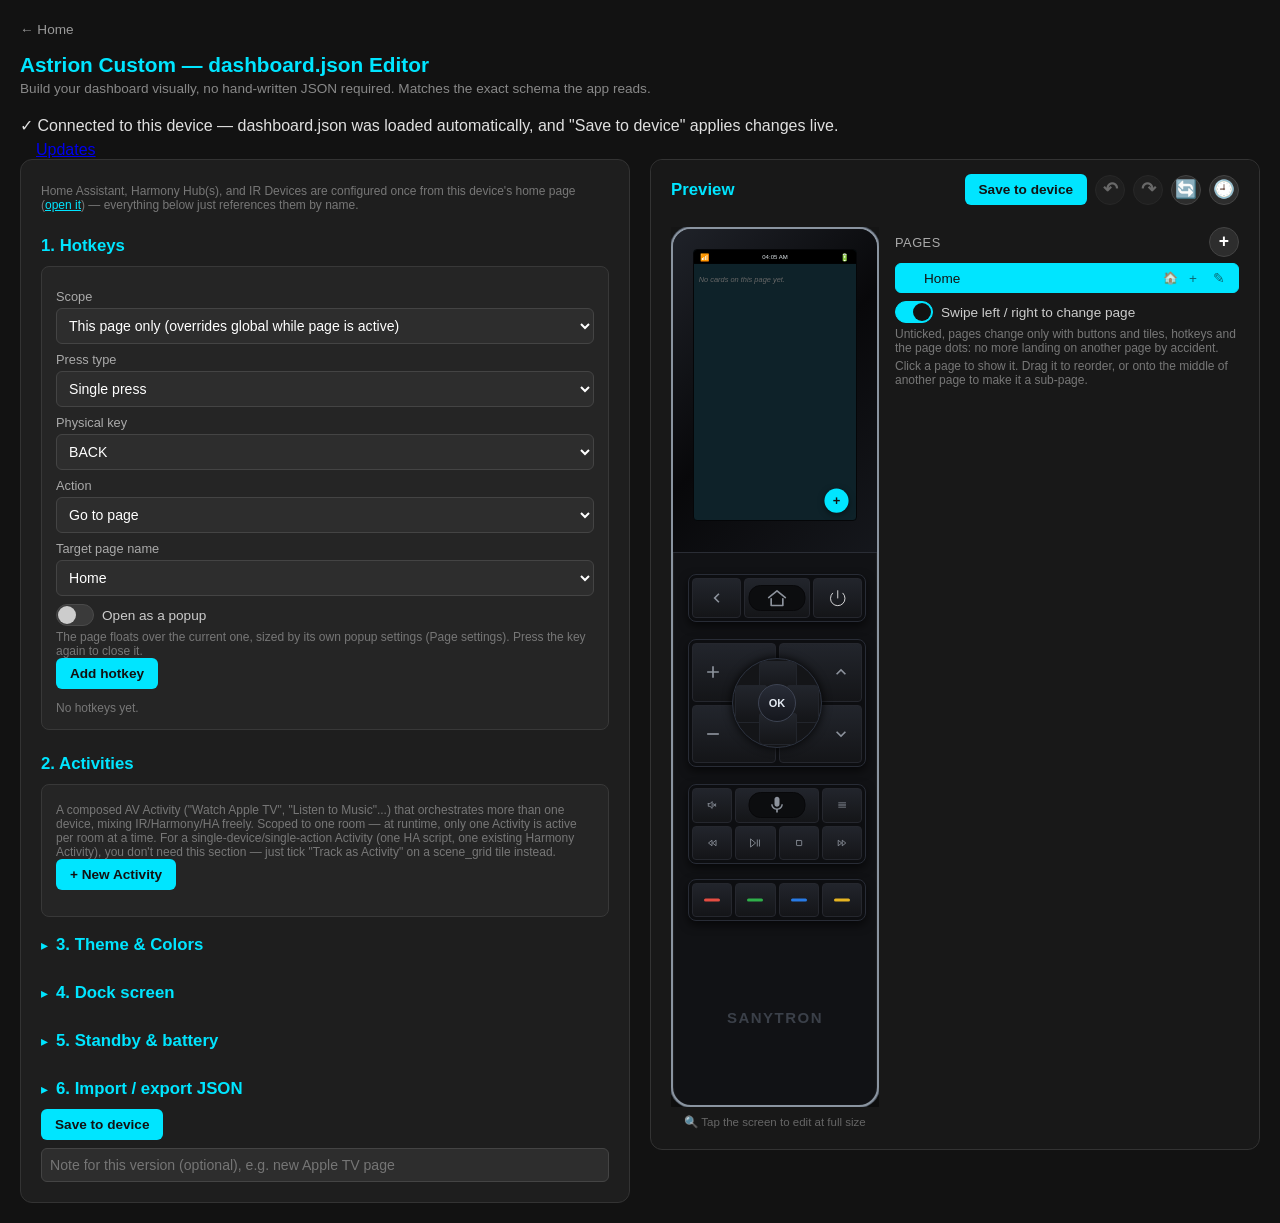
==== app/src/main/assets/docs/index.html @ 02d93f18 "1.5.5-beta: updates on the home page, test builds and reinstall, Samsung HOME from Activities" ====
<!DOCTYPE html>
<html lang="en">
<head>
    <meta charset="UTF-8">
    <meta name="viewport" content="width=device-width, initial-scale=1">
    <title data-i18n="web_ui_title">Astrion Custom — dashboard.json Editor</title>
    <link rel="stylesheet" href="styles.css">
    <!-- Add to home screen (1.4.3): Astrion's icon and name on a phone's home screen. -->
    <link rel="manifest" href="manifest.json">
    <link rel="icon" type="image/png" sizes="192x192" href="icon-192.png">
    <link rel="apple-touch-icon" href="icon-180.png">
    <meta name="theme-color" content="#121212">
    <meta name="mobile-web-app-capable" content="yes">
    <meta name="apple-mobile-web-app-capable" content="yes">
    <meta name="apple-mobile-web-app-status-bar-style" content="black">
    <meta name="apple-mobile-web-app-title" content="Astrion">
</head>
<body>

<a href="/" class="back-link" data-i18n="web_ui_back_home">← Accueil</a>
<h1 data-i18n="web_ui_title">Astrion Custom — dashboard.json Editor</h1>
<div class="subtitle" data-i18n="web_ui_subtitle">Build your dashboard visually, no hand-written JSON required. Matches the exact schema the app reads.</div>
<div id="deviceModeBanner" class="note" style="display:none"></div>

<!-- 1.4.0: blocks editing until the remote's dashboard.json has loaded (see js/device.js). -->
<div id="loadingOverlay" class="loading-overlay">
    <div class="loading-box"><div class="spinner"></div><span data-i18n="web_device_loading_dashboard">Loading your dashboard from the remote…</span></div>
</div>

<div class="release-info-row" style="display:flex;align-items:center;gap:16px;margin-top:6px;flex-wrap:wrap;">
    <span id="installedBadge"></span>
    <span id="updateNotice" style="display:none"></span>
    <a href="/#updates" data-i18n="web_updates_heading">Updates</a>
</div>

<div class="layout">
    <!-- LEFT PANE -->
    <div class="editor-pane">

        <div class="hint" style="margin-bottom:20px" data-i18n-html="web_ui_devices_hint">
            Home Assistant, Harmony Hub(s), and IR Devices are configured once from
            this device's home page (<a href="/" style="color:#00E5FF">open it</a>) —
            everything below just references them by name.
        </div>

        <h2 id="hotkeysSection" data-i18n="web_ui_section_hotkeys">1. Hotkeys</h2>
        <div class="section-box">
            <label data-i18n="web_ui_scope_label">Scope</label>
            <select id="hkScope">
                <option value="page" data-i18n="web_ui_scope_page">This page only (overrides global while page is active)</option>
                <option value="global" data-i18n="web_ui_scope_global">Global (every page)</option>
            </select>

            <label data-i18n="web_ui_press_type_label">Press type</label>
            <select id="hkType">
                <option value="hotkeys" data-i18n="web_ui_press_single">Single press</option>
                <option value="longHotkeys" data-i18n="web_ui_press_long">Long press (~500ms hold)</option>
            </select>

            <label data-i18n="web_ui_physical_key_label">Physical key</label>
            <select id="hkKey">
                <option>BACK</option><option>HOME</option><option>POWER</option>
                <option>VOLUME_UP</option><option>VOLUME_DOWN</option><option>MUTE</option>
                <option>PAGE_UP</option><option>PAGE_DOWN</option>
                <option>UP</option><option>DOWN</option><option>LEFT</option><option>RIGHT</option><option>CENTER</option>
                <option>VOICE</option><option>MAIN</option>
                <option>REWIND</option><option>PLAY</option><option>STOP</option><option>FASTFORWARD</option>
                <option>RED_BUTTON</option><option>GREEN_BUTTON</option><option>BLUE_BUTTON</option><option>YELLOW_BUTTON</option>
            </select>

            <label data-i18n="web_ui_action_label">Action</label>
            <select id="hkAction" onchange="updateHotkeyActionInputs()">
                <option value="page" data-i18n="web_ui_action_page">Go to page</option>
                <option value="openOverlay" data-i18n="web_ui_action_open_overlay">Open overlay (Settings / Active Activities)</option>
                <option value="openCurrentActivity" data-i18n="web_ui_action_return_activity">Return to current Activity (for one room)</option>
                <option value="startActivity" data-i18n="web_ui_action_start_activity">Start an Activity</option>
                <option value="stopActivity" data-i18n="web_ui_turn_off_a_room_s_activity">Turn off a room's Activity ("Off", like Harmony's -1)</option>
                <option value="haEvent" data-i18n="web_ui_home_assistant_event_tells_ha_which">Home Assistant event (tells HA which remote &amp; button)</option>
                <option value="service" data-i18n="web_ui_action_service">Home Assistant service call</option>
                <option value="remoteCommand" data-i18n="web_ui_action_remote_command">Home Assistant remote command</option>
                <option value="device" data-i18n="web_ui_action_device">Device: a key or an app (TV, player, IR, Harmony)</option>
                <option value="harmonyActivity" data-i18n="web_ui_action_harmony_activity">Harmony activity (direct to hub)</option>
            </select>

            <div id="dynamicHotkeyInputs"></div>
            <div class="btn-row">
                <button id="addHotkeyBtn" data-i18n="web_ui_add_hotkey" onclick="addHotkey()">Add hotkey</button>
                <button id="cancelHotkeyEditBtn" class="secondary" style="display:none" data-i18n="web_cancel_edit" onclick="cancelHotkeyEdit()">Cancel edit</button>
            </div>
            <div id="hotkeysList" style="margin-top:12px"></div>
        </div>

        <h2 data-i18n="web_ui_2_activities">2. Activities</h2>
        <div class="section-box">
            <div class="hint" data-i18n="web_ui_activities_hint">
                A composed AV Activity ("Watch Apple TV", "Listen to Music"...) that
                orchestrates more than one device, mixing IR/Harmony/HA freely. Scoped
                to one room — at runtime, only one Activity is active per room at a
                time. For a single-device/single-action Activity (one HA script, one
                existing Harmony Activity), you don't need this section — just tick
                "Track as Activity" on a scene_grid tile instead.
            </div>
            <div class="btn-row">
                <button data-i18n="web_ui_new_activity_button" onclick="startActivityWizard()">+ New Activity</button>
            </div>
            <div id="activitiesList" style="margin-top:12px"></div>
        </div>

        <!-- 1.4.3: the sections used once, folded (the builder remembers which ones are open). -->
        <details class="fold" id="foldTheme">
            <summary><h2 data-i18n="web_ui_3_theme_amp_colors">3. Theme &amp; Colors</h2></summary>
            <div class="section-box" id="themeBox"></div>
        </details>

        <details class="fold" id="foldDock">
            <summary><h2 data-i18n="web_ui_4_dock_screen">4. Dock screen</h2></summary>
            <div class="section-box" id="dockBox"></div>
        </details>

        <details class="fold" id="foldPower">
            <summary><h2 data-i18n="web_ui_5_standby_amp_battery">5. Standby &amp; battery</h2></summary>
            <div class="section-box" id="powerBox"></div>
        </details>

        <details class="fold" id="foldJson">
            <summary><h2 data-i18n="web_ui_6_import_export_json">6. Import / export JSON</h2></summary>
            <h3 class="subsection-title" data-i18n="web_ui_6_generated_json">Generated JSON</h3>
            <textarea id="jsonOutput" readonly></textarea>
            <div class="btn-row">
                <button data-i18n="web_ui_copy_json" onclick="copyJson()">Copy JSON</button>
                <button class="secondary" data-i18n="web_ui_download_json" onclick="downloadJson()">Download dashboard.json</button>
            </div>
            <h3 class="subsection-title" data-i18n="web_ui_load_heading">Load an existing dashboard.json (optional)</h3>
            <div class="section-box">
                <textarea id="importBox" rows="4" data-i18n-attr="placeholder:web_ui_import_placeholder" placeholder="Paste your current dashboard.json here to edit it, or leave empty to start fresh."></textarea>
                <div class="btn-row">
                    <button data-i18n="web_ui_load_button" onclick="importJson()">Load</button>
                    <button class="secondary" data-i18n="web_ui_start_over" onclick="resetAll()">Start over</button>
                </div>
            </div>
        </details>

        <div class="btn-row">
            <button id="saveToDeviceBtn" style="display:none" data-i18n="web_ui_save_to_device" onclick="saveDashboardToDevice()">Save to device</button>
        </div>
        <input type="text" id="saveNote" maxlength="200" style="display:none;margin-top:8px" data-i18n-attr="placeholder:web_history_save_note_ph" placeholder="Note for this version (optional), e.g. new Apple TV page">
    </div>

    <!-- RIGHT PANE -->
    <div class="preview-pane" id="preview-container">
        <div class="preview-head">
            <h2 style="margin:0;flex:1" data-i18n="web_ui_preview">Preview</h2>
            <!-- 1.4.0: "Save to device" next to the preview, which stays on screen while scrolling. -->
            <button type="button" id="saveToDeviceFab" style="display:none" onclick="saveDashboardToDevice()" data-i18n="web_ui_save_to_device">Save to device</button>
            <button type="button" id="undoBtn" class="ha-icon-btn" disabled onclick="undoChange()" data-i18n-attr="title:web_history_undo" title="Undo (Ctrl+Z)">↶</button>
            <button type="button" id="redoBtn" class="ha-icon-btn" disabled onclick="redoChange()" data-i18n-attr="title:web_history_redo" title="Redo (Ctrl+Y)">↷</button>
            <button type="button" id="haReloadBtn" class="ha-icon-btn" style="display:none" onclick="reloadHaStates()" data-i18n-attr="title:web_device_reload_ha" title="Reload from Home Assistant">🔄</button>
            <button type="button" id="historyBtn" class="ha-icon-btn" style="display:none" onclick="openHistory()" data-i18n-attr="title:web_history_title" title="Version history">🕘</button>
        </div>
        <!-- 1.4.2: the remote on the left, the pages as a tree on the right (above it on a narrow pane). -->
        <div class="preview-body">
        <div class="preview-remote-col">
        <div class="remote-frame-scale-wrap">
            <div class="remote-frame">

                <div class="remote-screen-container">
                    <div class="remote-screen" onclick="openPreviewModal()">
                        <div class="remote-screen-scaler">
                            <div class="remote-status-bar">
                                <span class="sb-wifi">📶</span>
                                <span class="sb-time" id="sbTime">21:42</span>
                                <span class="sb-battery">🔋</span>
                            </div>
                            <div id="content" class="remote-screen-content"></div>
                            <button type="button" class="preview-add-fab" data-i18n-attr="title:web_modal_add_card" title="Add card" onclick="event.stopPropagation(); openCardDialog(null)">+</button>
                        </div>
                    </div>
                </div>

                <!-- Physical buttons below are decorative only (no on-click behaviour),
                     same as the old remote.png photo — they mirror the real device's
                     layout/labels but aren't part of the dashboard being edited. -->

                <!-- ZONE 1: back / home / power -->
                <div class="remote-zone-container remote-zone-1">
                    <button class="hw-btn btn-retour btn-large30" title="Back" data-hwkey="BACK">
                        <svg viewBox="0 0 24 24" class="icon-fill"><path d="M15.41 16.59L10.83 12l4.58-4.59L14 6l-6 6 6 6 1.41-1.41z"/></svg>
                    </button>
                    <button class="hw-btn btn-home recessed-pill" title="Home" data-hwkey="HOME">
                        <svg viewBox="0 0 24 24" class="icon-stroke">
                            <path d="M2 11.5L12 3.5l10 8" />
                            <path d="M5 13v8h14v-8" />
                        </svg>
                    </button>
                    <button class="hw-btn btn-power" title="Power" data-hwkey="POWER">
                        <svg viewBox="0 0 24 24" class="icon-stroke" style="stroke-width: 1;">
                            <line x1="12" y1="3" x2="12" y2="12" />
                            <path d="M18.4 6.1a9 9 0 1 1-12.8 0" />
                        </svg>
                    </button>
                </div>

                <!-- ZONE 2: volume/nav quad + directional pad -->
                <div class="remote-zone-container remote-zone-2">
                    <div class="quad-grid">
                        <button class="hw-btn quad-btn top-left" title="Volume +" data-hwkey="VOLUME_UP">
                            <svg viewBox="0 0 24 24" class="icon-fill"><path d="M19 13h-6v6h-2v-6H5v-2h6V5h2v6h6v2z"/></svg>
                        </button>
                        <button class="hw-btn quad-btn top-right" title="Previous page" data-hwkey="PAGE_UP">
                            <svg viewBox="0 0 24 24" class="icon-fill"><path d="M7.41 15.41L12 10.83l4.59 4.58L18 14l-6-6-6 6 1.41 1.41z"/></svg>
                        </button>
                        <button class="hw-btn quad-btn bottom-left" title="Volume -" data-hwkey="VOLUME_DOWN">
                            <svg viewBox="0 0 24 24" class="icon-fill"><path d="M19 13H5v-2h14v2z"/></svg>
                        </button>
                        <button class="hw-btn quad-btn bottom-right" title="Next page" data-hwkey="PAGE_DOWN">
                            <svg viewBox="0 0 24 24" class="icon-fill"><path d="M7.41 8.59L12 13.17l4.59-4.58L18 10l-6 6-6-6 1.41-1.41z"/></svg>
                        </button>
                    </div>
                    <div class="hw-dpad">
                        <button class="dpad-btn dpad-top" title="Up" data-hwkey="UP"></button>
                        <button class="dpad-btn dpad-right" title="Right" data-hwkey="RIGHT"></button>
                        <button class="dpad-btn dpad-left" title="Left" data-hwkey="LEFT"></button>
                        <button class="dpad-btn dpad-bottom" title="Down" data-hwkey="DOWN"></button>
                        <button class="dpad-ok" data-hwkey="CENTER">OK</button>
                    </div>
                </div>

                <!-- ZONE 3: media controls -->
                <div class="remote-zone-container remote-zone-3">
                    <button class="hw-btn" title="Mute" data-hwkey="MUTE">
                        <svg viewBox="0 0 24 24">
                            <path d="M3 9h4l5-5v16l-5-5H3V9z" class="icon-stroke" /><path d="M16.59 12L14 9.41 15.41 8 18 10.59 20.59 8 22 9.41 19.41 12 22 14.59 20.59 16 18 13.41 15.41 16 14 14.59 16.59 12z" class="icon-fill" />
                        </svg>
                    </button>
                    <button class="hw-btn btn-wide-micro recessed-pill" title="Microphone" data-hwkey="VOICE">
                        <svg viewBox="0 0 24 24" class="icon-fill"><path d="M12 14c1.66 0 2.99-1.34 2.99-3L15 5c0-1.66-1.34-3-3-3S9 3.34 9 5v6c0 1.66 1.34 3 3 3zm5.3-3c0 3-2.54 5.1-5.3 5.1S6.7 14 6.7 11H5c0 3.41 2.72 6.23 6 6.72V21h2v-3.28c3.28-.48 6-3.3 6-6.72h-1.7z"/></svg>
                    </button>
                    <button class="hw-btn" title="Menu" data-hwkey="MAIN">
                        <svg viewBox="0 0 24 24" class="icon-fill"><path d="M3 18h18v-2H3v2zm0-5h18v-2H3v2zm0-7v2h18V6H3z"/></svg>
                    </button>
                    <button class="hw-btn" title="Rewind" data-hwkey="REWIND">
                        <svg viewBox="0 0 24 24" class="icon-stroke">
                            <polygon points="11 18 3.5 12 11 6" />
                            <polygon points="20.5 18 13 12 20.5 6" />
                        </svg>
                    </button>
                    <button class="hw-btn btn-play-pause" title="Play / Pause" data-hwkey="PLAY">
                        <svg viewBox="0 0 24 24">
                            <polygon points="2 3 13 12 2 21" class="icon-stroke" />
                            <rect x="16" y="4" width="2" height="16" rx="0.5" class="icon-fill" />
                            <rect x="21" y="4" width="2" height="16" rx="0.5" class="icon-fill" />
                        </svg>
                    </button>
                    <button class="hw-btn" title="Stop" data-hwkey="STOP">
                        <svg viewBox="0 0 24 24" class="icon-stroke">
                            <rect x="6" y="6" width="12" height="12" rx="1" />
                        </svg>
                    </button>
                    <button class="hw-btn" title="Fast-forward" data-hwkey="FASTFORWARD">
                        <svg viewBox="0 0 24 24" class="icon-stroke">
                            <polygon points="13 18 20.5 12 13 6" />
                            <polygon points="3.5 18 11 12 3.5 6" />
                        </svg>
                    </button>
                </div>

                <!-- ZONE 4: colour buttons -->
                <div class="remote-zone-container remote-zone-4">
                    <button class="hw-btn btn-color-stripe stripe-red" data-hwkey="RED_BUTTON"></button>
                    <button class="hw-btn btn-color-stripe stripe-green" data-hwkey="GREEN_BUTTON"></button>
                    <button class="hw-btn btn-color-stripe stripe-blue" data-hwkey="BLUE_BUTTON"></button>
                    <button class="hw-btn btn-color-stripe stripe-yellow" data-hwkey="YELLOW_BUTTON"></button>
                </div>

                <div class="sanytron-logo">SANYTRON</div>

            </div>
        </div>
        <div class="remote-tap-hint" data-i18n="web_ui_tap_hint">🔍 Tap the screen to edit at full size</div>
        </div>
        <div class="page-tree-col">
            <div class="page-tree-head">
                <span data-i18n="web_tree_pages">Pages</span>
                <button type="button" class="ha-icon-btn" data-i18n-attr="title:web_modal_add_page" title="Add page" onclick="openPageDialog(null)">+</button>
            </div>
            <div id="pageTree" class="page-tree"></div>
            <label class="inline-check page-tree-swipe"><input type="checkbox" id="swipePagesToggle" checked onchange="onSwipePagesChange(this.checked)"> <span data-i18n="web_tree_swipe_pages">Swipe left / right to change page</span></label>
            <div class="hint page-tree-hint" data-i18n="web_tree_swipe_pages_hint">Unticked, pages change only with buttons and tiles, hotkeys and the page dots: no more landing on another page by accident.</div>
            <div class="hint page-tree-hint" data-i18n="web_tree_hint">Click a page to show it. Drag it to reorder, or onto another page to make it a sub-page.</div>
        </div>
        </div>
    </div>
</div>

<div id="previewModal" class="preview-modal" >
    <div class="preview-modal-inner">
        <button class="preview-modal-close" data-i18n="web_modal_close" onclick="closePreviewModal()">✕ Close</button>
        <div id="modalScreenSlot"></div>
    </div>
</div>

<div id="cardEditorModal" class="preview-modal" >
    <div class="preview-modal-inner ha-dialog">
        <button class="preview-modal-close" data-i18n="web_modal_close" onclick="cancelCardEdit()">✕ Close</button>
        <h2 style="margin-top:0" id="cardEditorTitle" data-i18n="web_modal_add_card">Add card</h2>
        <div id="cardGallery" class="card-gallery" style="display:none"></div>
        <div class="section-box" id="cardFormBox">
            <button type="button" id="cardBackToGallery" class="back-link" style="display:none" onclick="showCardGallery()" data-i18n="web_gallery_back">← Other card types</button>
            <div id="cardTypeRow">
            <label data-i18n="web_modal_card_type">Card type</label>
            <select id="cardTypeSelect" onchange="updateCardFormInputs()">
                <optgroup data-i18n-attr="label:web_modal_optgroup_common" label="Common">
                    <option value="title" data-i18n="web_modal_type_title">Title (title)</option>
                    <option value="light" data-i18n="web_modal_type_light">Light (light)</option>
                    <option value="switch" data-i18n="web_modal_type_switch">Switch (switch)</option>
                    <option value="cover" data-i18n="web_modal_type_cover">Cover / Shutter (cover)</option>
                    <option value="fan" data-i18n="web_modal_type_fan">Fan (fan)</option>
                    <option value="climate" data-i18n="web_modal_type_climate">Climate (climate)</option>
                    <option value="select" data-i18n="web_modal_type_select">Select / dropdown (select)</option>
                    <option value="monitor" data-i18n="web_modal_type_monitor">System monitor (monitor)</option>
                </optgroup>
                <optgroup data-i18n-attr="label:web_modal_optgroup_media" label="Media">
                    <option value="media_player" data-i18n="web_modal_type_media_player">Media player (media_player)</option>
                    <option value="source_select" data-i18n="web_modal_type_source_select">Source selector (source_select)</option>
                    <option value="speaker_group" data-i18n="web_modal_type_speaker_group">Speaker group (speaker_group)</option>
                    <option value="camera" data-i18n="web_modal_type_camera">Camera (camera)</option>
                    <option value="plex" data-i18n="web_modal_type_plex">Plex (plex)</option>
                    <option value="xbox" data-i18n="web_modal_type_xbox">Xbox / TrueAchievements (xbox)</option>
                    <option value="zidoo" data-i18n="web_modal_type_zidoo">Zidoo / Eversolo (zidoo)</option>
                </optgroup>
                <optgroup data-i18n-attr="label:web_modal_optgroup_grids" label="Grids">
                    <option value="button_grid" data-i18n="web_modal_type_button_grid">Button grid (button_grid)</option>
                    <option value="scene_grid" data-i18n="web_modal_type_scene_grid">Scene grid (scene_grid)</option>
                </optgroup>
                <optgroup data-i18n-attr="label:web_modal_optgroup_remotes" label="Remotes">
                    <option value="apple_tv_remote" data-i18n="web_modal_type_apple_tv_remote">Apple TV remote (apple_tv_remote)</option>
                    <option value="tv_remote" data-i18n="web_modal_type_tv_remote">TV / media remote (tv_remote)</option>
                </optgroup>
                <optgroup data-i18n-attr="label:web_modal_optgroup_home" label="Home &amp; layout">
                    <option value="clock_weather" data-i18n="web_modal_type_clock_weather">Clock &amp; weather (clock_weather)</option>
                    <option value="picture_elements" data-i18n="web_modal_type_picture_elements">Picture elements (picture_elements)</option>
                    <option value="vacuum" data-i18n="web_modal_type_vacuum">Vacuum (vacuum)</option>
                    <option value="row" data-i18n="web_modal_type_row">Row layout (row)</option>
                </optgroup>
                <optgroup data-i18n-attr="label:web_modal_optgroup_advanced" label="Advanced (raw options)">
                    <option value="custom" data-i18n="web_modal_type_custom">Other / custom type…</option>
                </optgroup>
            </select>
            </div>

            <div id="dynamicCardInputs"></div>
            <div class="btn-row">
                <button id="addCardBtn" data-i18n="web_modal_add_card_to_page" onclick="addCardToPage()">Add card to page</button>
                <button id="cancelCardEditBtn" class="secondary" data-i18n="web_cancel" onclick="cancelCardEdit()">Cancel</button>
            </div>
        </div>
    </div>
</div>

<div id="pageDialogModal" class="preview-modal" >
    <div class="preview-modal-inner ha-dialog">
        <button class="preview-modal-close" data-i18n="web_modal_close" onclick="closePageDialog()">✕ Close</button>
        <h2 style="margin-top:0" id="pageDialogTitle" data-i18n="web_modal_add_page">Add page</h2>
        <div class="section-box">
            <label data-i18n="web_modal_page_name">Page name</label>
            <input type="text" id="pageDialogName" placeholder="e.g., Living Room, Apple TV..." data-i18n-attr="placeholder:web_modal_page_name_placeholder">
            <label class="inline-check" style="margin-top:10px"><input type="checkbox" id="pageDialogStart"> <span data-i18n="web_modal_start_page">Start page (shown on launch)</span></label>
            <label class="inline-check" style="margin-top:6px"><input type="checkbox" id="pageDialogFocusNav" checked> <span data-i18n="web_modal_focus_nav">Move between the page's buttons with the arrow keys</span></label>
            <div class="hint" style="margin-top:4px" data-i18n="web_modal_focus_nav_hint">Arrow keys without a hotkey on this page move a highlight from button to button, and OK presses it. Untick it if you only use the touch screen: arrow keys and OK without a hotkey then do nothing here.</div>
            <label style="margin-top:10px" data-i18n="web_modal_parent_page_label">Parent page (optional)</label>
            <select id="pageDialogParent" onchange="onPageDialogParentChange()"></select>
            <div class="hint" style="margin-top:4px" data-i18n="web_modal_parent_hint">Makes this a child page — navigate to it via a card's own "Page to open" (e.g. a scene_grid tile), and a physical button jumps back to the parent automatically.</div>
            <div id="pageDialogParentKeyRow" style="display:none">
                <label style="margin-top:10px" data-i18n="web_modal_parent_key_label">Return-to-parent button</label>
                <select id="pageDialogParentKey">
                    <option>BACK</option><option>HOME</option><option>POWER</option>
                    <option>VOLUME_UP</option><option>VOLUME_DOWN</option><option>MUTE</option>
                    <option>PAGE_UP</option><option>PAGE_DOWN</option>
                    <option>UP</option><option>DOWN</option><option>LEFT</option><option>RIGHT</option><option>CENTER</option>
                    <option>VOICE</option><option>MAIN</option>
                    <option>REWIND</option><option>PLAY</option><option>STOP</option><option>FASTFORWARD</option>
                    <option>RED_BUTTON</option><option>GREEN_BUTTON</option><option>BLUE_BUTTON</option><option>YELLOW_BUTTON</option>
                </select>
                <div class="hint" style="margin-top:4px" data-i18n="web_modal_parent_key_hint">Defaults to BACK. Pick a different button if BACK is already used for something else on this page, or if you'd rather reserve BACK entirely. If this page also binds its own hotkey on the chosen button, that hotkey wins and the parent-jump is skipped.</div>
            </div>
            <label style="margin-top:10px" data-i18n="web_ui_linked_page_optional">Linked page (optional)</label>
            <select id="pageDialogLinkedPage" onchange="onPageDialogLinkedPageChange()"></select>
            <div class="hint" style="margin-top:4px" data-i18n-html="web_ui_linked_page_hint">Swiping UP from this page's dots jumps straight to the linked page — handy for a "more options" page under a card (e.g. extra Apple TV controls). Several different pages can all link to the <em>same</em> shared page (e.g. a "TV Remote" page with HDMI/amp controls, linked from both "Apple TV" and "Xbox"): leave that shared page's own "Parent page" empty and it'll automatically return to whichever page you actually swiped up from, rather than always jumping back to one fixed page. Only set a "Parent page" on the linked page if it should always return to one specific place regardless of how you got there.</div>
            <div id="pageDialogLinkedPageModeRow" style="display:none">
                <label style="margin-top:10px" data-i18n="web_ui_how_it_opens">How it opens</label>
                <select id="pageDialogLinkedPageMode" onchange="onPageDialogLinkedPageModeChange()">
                    <option value="page" data-i18n="web_ui_full_page_swipe_there_same_as">Full page (swipe there, same as today)</option>
                    <option value="popup" data-i18n="web_ui_popup_floats_over_the_current_page">Popup (floats over the current page)</option>
                </select>
                <div id="pageDialogLinkedPopupHint" style="display:none" class="hint" data-i18n="web_ui_the_popup_shows_the_linked_page">The popup shows the linked page's own cards floating over whatever page you're on — the page itself doesn't change. Closed by tapping outside it or its ✕. Width/height/position are set below.</div>
            </div>
            <label style="margin-top:10px" data-i18n="web_ui_hide_unless_this_activity_is_running">Hide unless this Activity is running (optional)</label>
            <select id="pageDialogHiddenUnlessActivity" onchange="onPageDialogHiddenChange()"></select>
            <label class="inline-check" id="pageDialogHideFullRow" style="display:none; margin-top:6px"><input type="checkbox" id="pageDialogHideFull"> <span data-i18n="web_ui_hide_completely_swiping_skips_this_page">Hide completely — swiping skips this page while the Activity is off, and the remote leaves it when the Activity stops (tiles, hotkeys and Home Assistant can still open it)</span></label>
            <div class="hint" style="margin-top:4px" data-i18n="web_ui_leaves_this_page_s_dot_out">Leaves this page's dot out of the indicator until the chosen Activity is actually running, then shows it automatically — handy for decluttering a page tied to a device that isn't always in use. Lists both composed Activities (the "Activities" tab) and "track": true scene_grid tiles/hotkeys, Harmony ones included — same set ActivityRuntime tracks at runtime. Doesn't affect swiping to the page directly (a scene_grid tile's own "page" field, a hardware button, etc. — see the field's own note in AppConfig.kt for why), just its dot.</div>
            <label style="margin-top:10px" data-i18n="web_ui_auto_open_when_this_entity_s">Auto-open when this entity's state is (optional)</label>
            <div style="display:flex; gap:8px;">
                <input type="text" id="pageDialogOpenWhenEntity" placeholder="e.g., switch.doorbell" style="flex:2" oninput="onPageDialogOpenWhenEntityChange()" data-i18n-attr="placeholder:web_ui_e_g_switch_doorbell">
                <input type="text" id="pageDialogOpenWhenState" placeholder="on" style="flex:1">
            </div>
            <label style="margin-top:10px" data-i18n="web_ui_and_auto_close_when_its_state">...and auto-close when its state is (optional)</label>
            <input type="text" id="pageDialogCloseWhenState" placeholder="leave blank for &quot;anything else&quot;" data-i18n-attr="placeholder:web_ui_leave_blank_for_anything_else">
            <div class="hint" style="margin-top:4px" data-i18n="web_ui_states_comma_hint">Several states: separate them with commas, e.g. on, off, idle.</div>
            <div class="hint" style="margin-top:4px" data-i18n="web_ui_automatically_jumps_to_this_page_the">Automatically jumps to this page the moment the entity's state matches the "open" one above (e.g. a doorbell switch turning on) — remembering wherever you were, so BACK/the chevron return there. Leave "close when" blank for the simple on/off case: closes on any state other than the open one. Set it explicitly for anything with more than two meaningful states — a cover's open/opening/closing/closed, a lock's locked/unlocked — so a transitional state doesn't force the page shut mid-way (e.g. open="open", close="closed" ignores "opening"/"closing" entirely). You can always close it yourself too, the same way as tapping "‹ back". For BACK on the remote itself to also close it, also set a "Parent page" above — the hardware BACK button only knows about that static field, not this dynamic close.</div>
            <div id="pageDialogOpenModeRow" style="display:none">
                <label style="margin-top:10px" data-i18n="web_ui_how_it_opens">How it opens</label>
                <select id="pageDialogOpenMode" onchange="onPageDialogOpenModeChange()">
                    <option value="page" data-i18n="web_ui_full_page_jump_there_same_as">Full page (jump there, same as today)</option>
                    <option value="popup" data-i18n="web_ui_popup_floats_over_whatever_page_you">Popup (floats over whatever page you're on)</option>
                </select>
                <div id="pageDialogOpenPopupHint" style="display:none" class="hint" data-i18n="web_ui_uses_the_same_width_height_position">Uses the same width/height/position settings as "Linked page" above (a page's popup shape is one setting, however it gets opened). Ideal for something like an intercom/doorbell call: it shows over whatever you're doing without losing your place, and closes itself the same way full-page mode would — the entity leaving the "open" state above.</div>
            </div>
            <label class="inline-check" style="margin-top:10px"><input type="checkbox" id="pageDialogTilePopup" onchange="onPageDialogTilePopupChange()"> <span data-i18n="web_ui_opened_as_a_popup_from_a">Opened as a popup by a tile or a key</span></label>
            <div class="hint" style="margin-top:4px" data-i18n="web_ui_check_this_if_some_tile_s">Check this if some tile's own "Page to open" (a scene_grid item's "pageMode": "popup", or a title's "..._pageMode": "popup") points at THIS page — the page dialog otherwise has no way to know a tile somewhere else opens it, so it wouldn't show or save the size below. Not needed when "Linked page"/"Auto-open" above are already set to popup — this page's popup shape is one setting shared by all three, however it gets opened.</div>
            <div id="pageDialogPopupRow" style="display:none">
                <label style="margin-top:10px" data-i18n="web_ui_popup_size_amp_position">Popup size &amp; position</label>
                <div style="display:flex; gap:8px;">
                    <div style="flex:1">
                        <label data-i18n="web_ui_width_of_screen">Width (% of screen)</label>
                        <input type="number" id="pageDialogPopupWidth" min="10" max="100" value="70">
                    </div>
                    <div style="flex:1">
                        <label data-i18n="web_ui_height_of_screen">Height (% of screen)</label>
                        <input type="number" id="pageDialogPopupHeight" min="10" max="100" value="50">
                    </div>
                </div>
                <label style="margin-top:10px" data-i18n="web_ui_position">Position</label>
                <select id="pageDialogPopupPosition">
                    <option value="center" data-i18n="web_card_align_center">Center</option>
                    <option value="top" data-i18n="web_ui_top">Top</option>
                    <option value="bottom" data-i18n="web_ui_bottom">Bottom</option>
                    <option value="left" data-i18n="web_hwkey_left">Left</option>
                    <option value="right" data-i18n="web_hwkey_right">Right</option>
                </select>
                <div class="hint" style="margin-top:4px" data-i18n="web_ui_shared_by_linked_page_auto_open">Shared by "Linked page", "Auto-open", and "Opened as a popup from a tile elsewhere" above, whichever of the three is set to popup/checked — a page's popup shape is one setting, however it gets opened.</div>
            </div>
            <div class="btn-row" style="margin-top:12px">
                <button data-i18n="web_save" onclick="savePageDialog()">Save</button>
                <button class="secondary" data-i18n="web_cancel" onclick="closePageDialog()">Cancel</button>
                <button id="pageDialogDeleteBtn" class="danger" style="display:none" data-i18n="web_delete_page" onclick="deletePageFromDialog()">Delete page</button>
            </div>
        </div>
    </div>
</div>

<div id="activityWizardModal" class="preview-modal" >
    <div class="preview-modal-inner ha-dialog">
        <button class="preview-modal-close" data-i18n="web_modal_close" onclick="closeActivityWizard()">✕ Close</button>
        <h2 style="margin-top:0" id="activityWizardTitle" data-i18n="web_modal_new_activity">New Activity</h2>
        <div id="wizStepLabel" class="hint" style="margin-bottom:10px"></div>
        <div class="section-box">
            <div id="wizBody"></div>
            <div class="btn-row" style="margin-top:14px">
                <button id="wizBackBtn" class="secondary" data-i18n="web_back" onclick="wizardBack()">Back</button>
                <button id="wizNextBtn" data-i18n="web_next" onclick="wizardNext()">Next</button>
                <button id="wizSaveBtn" style="display:none" data-i18n="web_modal_save_activity" onclick="saveActivityWizard()">Save Activity</button>
            </div>
        </div>
    </div>
</div>

<div id="iconPickerModal" class="preview-modal" >
    <div class="preview-modal-inner icon-picker-inner">
        <button class="preview-modal-close" data-i18n="web_modal_close" onclick="closeIconPicker()">✕ Close</button>
        <h2 style="margin-top:0" data-i18n="web_modal_choose_icon">Choose an icon</h2>
        <div class="hint"><span data-i18n="web_modal_icon_hint_1">Icons already uploaded via the "Icons" section on the device's home page (</span><code>/</code>).</div>
        <div id="iconPickerGrid" class="icon-picker-grid"></div>
    </div>
</div>

<div id="historyModal" class="preview-modal">
    <div class="preview-modal-inner ha-dialog">
        <button class="preview-modal-close" data-i18n="web_modal_close" onclick="closeHistory()">✕ Close</button>
        <h2 style="margin-top:0" data-i18n="web_history_title">Version history</h2>
        <div class="hint" data-i18n="web_history_hint">Every save to the remote is kept here (the last 30, plus the pinned ones). Open a version in the editor to look at it — nothing changes on the remote until you save — or restore it on the remote straight away.</div>
        <div id="historyList" style="margin-top:12px;max-height:60vh;overflow:auto"></div>
    </div>
</div>

<div id="toast" class="toast"></div>

<script src="js/i18n.js"></script>
<script src="js/mocks.js"></script>
<script src="js/pages.js"></script>
<script src="js/cards.js"></script>
<script src="js/cards-extra.js"></script>
<script src="js/card-gallery.js"></script>
<script src="js/card-sections.js"></script>
<script src="js/card-copy.js"></script>
<script src="js/cards-xbox.js"></script>
<script src="js/cards-zidoo.js"></script>
<script src="js/history.js"></script>
<script src="js/deeplink.js"></script>
<script src="js/harmony.js"></script>
<script src="js/hotkeys.js"></script>
<script src="js/updates.js"></script>
<script src="js/activities.js"></script>
<script src="js/theme.js"></script>
<script src="js/dock.js"></script>
<script src="js/power.js"></script>
<script src="js/weather.js"></script>
<script src="js/export.js"></script>
<script src="js/preview.js"></script>
<script src="js/device.js"></script>
<script>I18N.ready.then(() => { initEditor(); applyUiI18n(); });</script>
</body>
</html>
---- app/src/main/assets/docs/styles.css ----
body { font-family: -apple-system, BlinkMacSystemFont, "Segoe UI", Roboto, sans-serif; background: #121212; color: #e0e0e0; margin: 0; padding: 20px; }
  h1 { font-size: 1.3rem; color: #00E5FF; margin: 0 0 4px; }
  .subtitle { color: #888; font-size: 0.85rem; margin-bottom: 20px; }
  .layout { display: flex; gap: 20px; align-items: flex-start; }
  .editor-pane, .preview-pane { flex: 1; background: #1e1e1e; border: 1px solid #333; border-radius: 12px; padding: 20px; min-width: 0; }
  .preview-pane { position: sticky; top: 20px; background: #181818; }
  .beta-switch { position: relative; display: inline-block; width: 40px; height: 22px; }
  .beta-switch input { opacity: 0; width: 0; height: 0; }
  .beta-slider { position: absolute; inset: 0; background-color: #555; transition: .2s; border-radius: 22px; cursor: pointer; }
  .beta-slider:before { position: absolute; content: ""; height: 16px; width: 16px; left: 3px; bottom: 3px; background-color: #fff; transition: .2s; border-radius: 50%; }
  .beta-switch input:checked + .beta-slider { background-color: #00E5FF; }
  .beta-switch input:checked + .beta-slider:before { transform: translateX(18px); }
  h2 { color: #00E5FF; font-size: 1.05rem; margin: 24px 0 10px; }
  .subsection-title { color: #ccc; font-size: 0.85rem; text-transform: uppercase; letter-spacing: 0.04em; margin: 20px 0 8px; padding-top: 14px; border-top: 1px solid #383838; }
  .subsection-title:first-child { margin-top: 0; padding-top: 0; border-top: none; }
  h2:first-child { margin-top: 0; }
  label { font-size: 0.8rem; color: #aaa; display: block; margin: 8px 0 4px; }
  input, select, textarea { width: 100%; padding: 8px; background: #2d2d2d; border: 1px solid #444; color: #fff; border-radius: 6px; box-sizing: border-box; font-size: 0.88rem; }
  textarea { font-family: monospace; resize: vertical; }
  button { background: #00E5FF; color: #121212; border: none; padding: 8px 14px; border-radius: 6px; font-weight: 600; cursor: pointer; font-size: 0.85rem; margin-top: 0px; }
  button:hover { background: #00b8cc; }
  /* A download link styled as a button (1.3.9: backup & restore). */
  a.button-link { display: inline-block; background: #00E5FF; color: #121212; padding: 8px 14px; border-radius: 6px; font-weight: 600; font-size: 0.85rem; text-decoration: none; }
  a.button-link:hover { background: #00b8cc; }
  button.secondary { background: #333; color: #eee; }
  button.secondary:hover { background: #444; }
  button.danger { background: #3a2222; color: #ff8a8a; }
  button.danger:hover { background: #4a2a2a; }
  /* Toast — slide-up notification replacing modal alert() for transient
     confirmations like "Save to device". Stays out of the way (fixed
     bottom-center, non-blocking) and auto-dismisses. */
  .toast {
    position: fixed; bottom: 24px; left: 50%;
    transform: translateX(-50%) translateY(140%);
    background: #2d2d2d; color: #fff; border: 1px solid #444;
    border-left: 4px solid #00E5FF; padding: 12px 18px; border-radius: 8px;
    font-size: 0.85rem; max-width: 90vw; box-shadow: 0 6px 24px rgba(0,0,0,0.55);
    z-index: 10000; opacity: 0; pointer-events: none;
    transition: transform 0.3s ease, opacity 0.3s ease;
  }
  .toast.show { transform: translateX(-50%) translateY(0); opacity: 1; }
  .toast.error { border-left-color: #ff5252; }
  /* 1.4.0: loading screen until dashboard.json is in, and the floating "Save to device". */
  .loading-overlay { position: fixed; inset: 0; background: rgba(18,18,18,0.82); z-index: 9000; display: flex; align-items: center; justify-content: center; }
  .loading-overlay.hidden { display: none; }
  .loading-box { display: flex; align-items: center; gap: 14px; background: #1e1e1e; border: 1px solid #333; border-radius: 12px; padding: 18px 22px; font-size: 0.95rem; }
  .spinner { width: 26px; height: 26px; border: 3px solid #333; border-top-color: #00E5FF; border-radius: 50%; animation: spin 0.8s linear infinite; flex: none; }
  @keyframes spin { to { transform: rotate(360deg); } }
  /* 1.4.0: the preview's header (Save to device, undo, history…) stays on screen while the page scrolls. */
  .preview-head { display: flex; align-items: center; gap: 8px; margin: -20px -20px 12px; padding: 14px 20px 10px; position: sticky; top: 0; z-index: 50; background: #181818; border-radius: 12px 12px 0 0; }
  /* 1.4.2: preview = remote (left) + page tree (right); the tree goes above on a narrow pane. */
  #saveToDeviceFab { white-space: nowrap; }
  .preview-body { display: flex; gap: 16px; align-items: flex-start; }
  .preview-remote-col { flex: 0 0 208px; min-width: 0; }
  .page-tree-col { flex: 1; min-width: 150px; position: sticky; top: 64px; }
  .preview-pane.narrow .preview-body { flex-direction: column; align-items: stretch; }
  .preview-pane.narrow .preview-remote-col { flex-basis: auto; order: 2; }
  .preview-pane.narrow .page-tree-col { order: 1; position: static; }
  .page-tree-head { display: flex; align-items: center; justify-content: space-between; color: #aaa; font-size: 0.8rem; text-transform: uppercase; letter-spacing: 0.04em; margin-bottom: 6px; }
  .page-tree { display: flex; flex-direction: column; gap: 3px; }
  .page-tree-hint { margin-top: 8px; font-size: 0.72rem; }
  .pt-row { display: flex; align-items: center; gap: 6px; padding: 5px 8px; border-radius: 6px; background: #2d2d2d; border: 1px solid #3a3a3a; cursor: grab; font-size: 0.85rem; color: #eee; min-height: 30px; box-sizing: border-box; }
  .pt-row:hover { border-color: #555; }
  .pt-row.active { background: #00E5FF; color: #121212; border-color: #00E5FF; }
  .pt-row.dragging { opacity: 0.4; }
  .pt-row.drop-before { box-shadow: inset 0 3px 0 #00E5FF; }
  .pt-row.drop-after { box-shadow: inset 0 -3px 0 #00E5FF; }
  .pt-row.drop-inside { outline: 2px dashed #00E5FF; outline-offset: -2px; }
  .pt-row.active.drop-before, .pt-row.active.drop-after { box-shadow: inset 0 3px 0 #121212; }
  .pt-name { flex: 1; min-width: 0; overflow: hidden; text-overflow: ellipsis; white-space: nowrap; }
  .pt-toggle { width: 14px; text-align: center; cursor: pointer; opacity: 0.7; flex: none; }
  .pt-badge { font-size: 0.75rem; opacity: 0.85; flex: none; }
  .pt-btn { cursor: pointer; padding: 1px 5px; border-radius: 4px; opacity: 0.6; flex: none; }
  .pt-btn:hover { opacity: 1; background: rgba(255,255,255,0.15); }
  .pt-row.active .pt-btn:hover { background: rgba(0,0,0,0.15); }
  .pt-row .pt-add { visibility: hidden; }
  .pt-row:hover .pt-add, .pt-row.active .pt-add { visibility: visible; }
  /* Grid scene/button form: "+ Add" in the accent colour; while editing one, a green "Save" and a red "Cancel". */
  button.grid-add { background: #00E5FF; color: #121212; }
  button.grid-add.editing { background: #2e7d32; color: #fff; }
  button.grid-add.editing:hover { background: #388e3c; }
  button.grid-cancel { background: #c62828; color: #fff; }
  button.grid-cancel:hover { background: #d32f2f; }
  .version-chip { display: inline-block; padding: 2px 8px; border-radius: 10px; background: #2d2d2d; font-size: 0.8rem; }
  .section-box { background: #252525; padding: 14px; border-radius: 8px; border: 1px solid #383838; margin-bottom: 14px; }
  .row { display: flex; gap: 10px; }
  .row > * { flex: 1; }
  .ha-toolbar { display: flex; align-items: center; gap: 8px; margin-bottom: 14px; }
  .ha-toolbar .tabs { margin-bottom: 0; flex: 1; }
  .ha-icon-btn { background: #2d2d2d; color: #fff; border: 1px solid #444; border-radius: 50%; width: 30px; height: 30px; padding: 0; line-height: 1; font-size: 1.1rem; flex-shrink: 0; }
  .ha-icon-btn:hover { background: #383838; }
  .tabs { display: flex; gap: 8px; margin-bottom: 14px; overflow-x: auto; padding-bottom: 6px; }
  .tab { background: #2d2d2d; border: 1px solid #444; padding: 6px 12px; cursor: pointer; border-radius: 6px; color: #fff; white-space: nowrap; font-size: 0.85rem; display: flex; align-items: center; gap: 8px; }
  .tab.active { background: #00E5FF; color: #121212; font-weight: bold; border-color: #00E5FF; }
  /* The page tab's ✎ is a button, not a drag handle (1.4.1): its own cursor, a hover background. */
  .tab .tab-settings { opacity: 0.7; cursor: pointer; padding: 1px 5px; margin: -1px -5px -1px 0; border-radius: 4px; }
  .tab .tab-settings:hover { opacity: 1; background: rgba(255,255,255,0.18); }
  .tab.active .tab-settings:hover { background: rgba(0,0,0,0.15); }
  .tab.active .tab-settings { color: #121212; }
  /* Drag-to-reorder page tabs — same visual language as the card reorder
     affordances below (.ha-draggable-card), just applied to the tab bar. */
  .tab[draggable="true"] { cursor: grab; }
  .tab[draggable="true"]:active { cursor: grabbing; }
  .tab.dragging { opacity: 0.4; }
  .tab.drag-over { outline: 2px dashed #00E5FF; outline-offset: 2px; }
  /* Card dialog (add/edit) and page dialog reuse .preview-modal, just wider
     and left-aligned like the rest of the form fields, mirroring the way
     Home Assistant edits a card in a dedicated dialog rather than inline. */
  .ha-dialog { width: min(520px, 90vw); max-height: 85vh; overflow-y: auto; text-align: left; }
  .ha-dialog.gallery-mode { width: min(880px, 94vw); }

  /* Card gallery (1.4.9): the card types as tiles, by use, with a search and a "For a device" tab. */
  .gallery-head { display: flex; gap: 10px; margin-bottom: 12px; }
  .gallery-search { flex: 1; display: flex; align-items: center; gap: 8px; background: #252525; border: 1px solid #444; border-radius: 10px; padding: 0 12px; min-height: 42px; color: #888; margin: 0; }
  .gallery-search input { flex: 1; background: transparent; border: none; color: #e0e0e0; font-size: 0.95rem; outline: none; margin: 0; padding: 0; min-width: 0; }
  .gallery-tabs { display: flex; flex-wrap: wrap; gap: 8px; margin-bottom: 14px; }
  .gallery-tab { min-height: 38px; padding: 0 14px; margin: 0; border-radius: 19px; border: 1px solid #444; background: #252525; color: #ddd; font-size: 0.88rem; cursor: pointer; }
  .gallery-tab:hover { border-color: #777; }
  .gallery-tab.active { border-color: #00E5FF; background: #00363d; color: #00E5FF; font-weight: 600; }
  .gallery-grid { display: grid; grid-template-columns: repeat(auto-fill, minmax(230px, 1fr)); gap: 10px; }
  .gallery-tile, .gallery-device {
    display: flex; gap: 12px; align-items: flex-start; text-align: left; margin: 0; padding: 14px; min-height: 64px;
    background: #222; border: 1px solid #383838; border-radius: 12px; color: #e0e0e0; cursor: pointer; font-family: inherit;
  }
  .gallery-tile:hover, .gallery-device:hover { border-color: #00E5FF; }
  .gallery-tile.recommended, .gallery-device.active { border-color: #00E5FF; background: #0f2d33; }
  .gallery-tile-icon { flex-shrink: 0; width: 42px; height: 42px; border-radius: 10px; background: rgba(0,229,255,0.1); color: #00E5FF; display: flex; align-items: center; justify-content: center; }
  .gallery-tile-text { display: flex; flex-direction: column; gap: 3px; min-width: 0; }
  .gallery-tile-text b { font-size: 0.95rem; color: #f0f0f0; }
  .gallery-tile-text span { font-size: 0.8rem; color: #a0a0a0; line-height: 1.35; overflow-wrap: anywhere; }
  .gallery-tile-text .gallery-badge { color: #00E5FF; font-weight: 600; }
  .gallery-devices { display: grid; grid-template-columns: repeat(auto-fill, minmax(200px, 1fr)); gap: 8px; }
  .gallery-device { align-items: center; padding: 10px 12px; min-height: 56px; }
  .gallery-device .gallery-tile-icon { width: 36px; height: 36px; }
  .gallery-suggestions { margin-top: 16px; background: #141414; border: 1px solid #333; border-radius: 12px; padding: 14px; }
  /* Card forms in folding sections (1.4.9). */
  .form-section { border: 1px solid #383838; border-radius: 10px; background: #222; margin: 0 0 10px; }
  .form-section > summary {
    display: flex; align-items: center; gap: 10px; min-height: 46px; padding: 0 14px; cursor: pointer;
    list-style: none; font-weight: 600; color: #f0f0f0; user-select: none;
  }
  .form-section > summary::-webkit-details-marker { display: none; }
  .form-section > summary::before { content: '▸'; color: #888; font-size: 0.85rem; width: 12px; transition: transform 150ms; }
  .form-section[open] > summary::before { transform: rotate(90deg); color: #00E5FF; }
  .form-section-name { flex: 1; }
  .form-section-badge { font-size: 0.75rem; font-weight: 600; color: #00E5FF; background: rgba(0,229,255,0.12); border-radius: 10px; padding: 2px 9px; }
  .form-section-body { padding: 2px 14px 14px; border-top: 1px solid #333; }
  /* Tick boxes that follow each other share a row (1.5.0). */
  .form-check-row { display: flex; flex-wrap: wrap; gap: 8px 20px; margin: 10px 0 4px; }
  .form-check-row > label { margin: 0; flex: 0 1 auto; max-width: 100%; }
  /* A sectioned card form, two fields side by side (1.5.0, the device page's look). */
  .ha-dialog.form-wide:not(.gallery-mode) { width: min(960px, 94vw); }
  .form-grid { display: grid; grid-template-columns: repeat(2, minmax(0, 1fr)); gap: 4px 18px; align-items: start; }
  .form-field { min-width: 0; }
  .form-field.wide { grid-column: 1 / -1; }
  .form-field > label:first-child { margin-top: 10px; }
  @media (max-width: 720px) { .form-grid { grid-template-columns: minmax(0, 1fr); } }
  .gallery-suggestions-title { font-size: 0.9rem; color: #a0a0a0; margin-bottom: 10px; }
  .inline-check { display: flex; align-items: center; gap: 8px; font-size: 0.85rem; color: #ccc; }
  .inline-check input { width: auto; }
  /* Drag-and-drop card reordering in the preview, same interaction as
     dragging a card to a new position in the HA dashboard editor. */
  .ha-draggable-card { cursor: grab; transition: opacity 0.15s ease; }
  .ha-draggable-card.dragging { opacity: 0.4; }
  .ha-draggable-card.drag-over { outline: 2px dashed #00E5FF; outline-offset: 2px; border-radius: 8px; }
  /* Wraps each preview card so card-title (below) can float over a corner
     without affecting layout. NO padding/border/background here on purpose:
     every real card type already draws its own background/radius/padding
     1:1 from Card.kt-equivalent dp values (.preview-cover, .preview-light,
     .preview-climate, etc.) — an extra box here doesn't exist on-device and
     was inflating each card's height, throwing off how many actually fit on
     screen before scrolling. margin-bottom matches PageContent's real
     Arrangement.spacedBy(10.dp) between cards.[cite: 1] */
  .card { position: relative; margin-bottom: 10px; }
  /* Edit/remove affordance for the builder only — never shown on-device.
     Floats over the card's own corner instead of a full-width bar so it
     costs zero extra vertical space (unlike the wrapper above, this WOULD
     throw off the "how many cards fit" preview if it pushed content down).[cite: 1] */
  .card-title {
    position: absolute; top: 4px; right: 4px; z-index: 2;
    background: rgba(0,0,0,0.6); border-radius: 6px; padding: 3px 7px;
    font-size: 0.62rem; color: #aaa; text-transform: uppercase;
    display: flex; align-items: center; gap: 7px; line-height: 1;
  }
  .list-item { background: #1c1c1c; border: 1px solid #333; border-radius: 6px; padding: 8px 10px; margin-bottom: 6px; display: flex; justify-content: space-between; align-items: center; font-size: 0.85rem; gap: 8px; }
  .list-item .remove { color: #ff8a8a; cursor: pointer; font-weight: bold; flex-shrink: 0; }
  .card-title .remove { cursor: pointer; color: #ccc; }
  .card-title .remove:hover { color: #fff; }
  .hint { font-size: 0.75rem; color: #777; margin-top: 4px; }
  .hint-row { display: flex; flex-wrap: wrap; gap: 4px 16px; }
  .hint-row .inline-check { display: flex; align-items: center; gap: 6px; font-size: 0.8rem; color: #ccc; margin: 0; }
  .hint-row .inline-check input { margin: 0; }
  #jsonOutput { height: 260px; margin-top: 8px; color: #00ff66; }
  .btn-row { display: flex; gap: 8px; flex-wrap: wrap; }
  .btn-row button { margin-top: 0; }

  /* ---- Devices home: hero + category tiles ------------------------------ */
  .hub-hero { text-align: center; padding: 8px 0 32px; }
  .hub-hero img { width: 80px; height: 80px; display: block; margin: 0 auto 16px; animation: hub-hero-in 700ms ease-out; }
  .hub-hero h1 { font-size: 1.8rem; margin: 0 0 8px; }
  .hub-hero .subtitle { margin-bottom: 0; font-size: 0.95rem; }
  @keyframes hub-hero-in {
    from { opacity: 0; transform: scale(0.85); filter: drop-shadow(0 0 0 rgba(0,229,255,0)); }
    60% { filter: drop-shadow(0 0 22px rgba(0,229,255,0.55)); }
    to { opacity: 1; transform: scale(1); filter: drop-shadow(0 0 0 rgba(0,229,255,0)); }
  }
  @media (prefers-reduced-motion: reduce) {
    .hub-hero img { animation: none; }
  }

  /* Screenshots of the remote (1.5.4, devices.html › Screenshots) */
  .shots-grid { display: grid; grid-template-columns: repeat(auto-fill, minmax(150px, 1fr)); gap: 12px; }
  .shot { border: 1px solid rgba(255,255,255,0.12); border-radius: 10px; padding: 8px; background: rgba(255,255,255,0.03); }
  .shot img { width: 100%; border-radius: 6px; display: block; cursor: zoom-in; background: #000; }
  .shot-meta { color: var(--muted); font-size: 12px; margin: 6px 0; }
  .shot-actions { display: flex; gap: 6px; }
  .shot-actions a, .shot-actions button { flex: 1; margin: 0; padding: 4px 6px; font-size: 13px; text-align: center; }

  .tile-grid { display: grid; grid-template-columns: repeat(2, 1fr); gap: 16px; margin-bottom: 28px; }
  @media (min-width: 480px) {
    .tile-grid { grid-template-columns: repeat(4, 1fr); }
  }
  .tile {
    background: #1a1a1a; border: 1px solid #333; border-radius: 14px; padding: 22px 18px;
    text-align: left; cursor: pointer; font-family: inherit; color: inherit;
    display: flex; flex-direction: column; gap: 12px; transition: border-color 150ms, transform 150ms;
    -webkit-tap-highlight-color: transparent;
  }
  .tile:hover { transform: translateY(-2px); }
  .tile:active { transform: scale(0.97); }
  .tile .tile-icon { width: 42px; height: 42px; border-radius: 10px; display: flex; align-items: center; justify-content: center; font-size: 1.3rem; }
  .tile .tile-name { font-size: 1.02rem; font-weight: 600; color: #f0f0f0; }
  .tile .tile-count { font-size: 0.78rem; color: #999; }
  .tile.tile-ha { border-color: #244045; } .tile.tile-ha:hover, .tile.tile-ha:focus-visible { border-color: #00E5FF; }
  .tile.tile-ha .tile-icon { background: rgba(0,229,255,0.14); color: #00E5FF; }
  .tile.tile-harmony { border-color: #3d3323; } .tile.tile-harmony:hover, .tile.tile-harmony:focus-visible { border-color: #FFB74D; }
  .tile.tile-harmony .tile-icon { background: rgba(255,183,77,0.14); color: #FFB74D; }
  .tile.tile-ir { border-color: #3d2333; } .tile.tile-ir:hover, .tile.tile-ir:focus-visible { border-color: #FF4FA3; }
  .tile.tile-ir .tile-icon { background: rgba(255,79,163,0.14); color: #FF4FA3; }
  .tile.tile-appletv { border-color: #333; } .tile.tile-appletv:hover, .tile.tile-appletv:focus-visible { border-color: #d8d8d8; }
  .tile.tile-appletv .tile-icon { background: rgba(216,216,216,0.1); color: #d8d8d8; }
  .tile.tile-androidtv { border-color: #24452f; } .tile.tile-androidtv:hover, .tile.tile-androidtv:focus-visible { border-color: #3DDC84; }
  .tile.tile-androidtv .tile-icon { background: rgba(61,220,132,0.12); color: #3DDC84; }
  .tile.tile-zidoo { border-color: #4a3a1a; } .tile.tile-zidoo:hover, .tile.tile-zidoo:focus-visible { border-color: #F5A623; }
  .tile.tile-zidoo .tile-icon { background: rgba(245,166,35,0.12); color: #F5A623; }

  .tile.tile-direct { border-color: #1f3d44; } .tile.tile-direct:hover, .tile.tile-direct:focus-visible { border-color: #00E5FF; }
  .tile.tile-direct .tile-icon { background: rgba(0,229,255,0.12); color: #00E5FF; }

  /* Direct devices (1.4.9): a tab per kind of device. */
  .view-title { display: flex; align-items: center; gap: 10px; margin-top: 0; }
  .view-title svg { color: #00E5FF; flex-shrink: 0; }
  .direct-tabs { display: flex; flex-wrap: wrap; gap: 8px; border-bottom: 1px solid #333; padding-bottom: 12px; margin-bottom: 18px; }
  .direct-tab {
    display: inline-flex; align-items: center; gap: 8px; min-height: 42px; padding: 0 14px; margin: 0;
    border-radius: 10px; border: 1px solid #444; background: #1a1a1a; color: #ddd; font-size: 0.92rem; cursor: pointer;
  }
  .direct-tab:hover { border-color: #777; }
  .direct-tab.active { border-color: #00E5FF; background: #00363d; color: #00E5FF; font-weight: 600; }
  .direct-count { font-size: 0.78rem; color: #999; background: #2a2a2a; border-radius: 9px; padding: 1px 7px; }
  .direct-tab.active .direct-count { color: #00E5FF; background: rgba(0,229,255,0.12); }
  .direct-block + .direct-block { margin-top: 28px; padding-top: 22px; border-top: 1px solid #2c2c2c; }
  .direct-block-title { display: flex; align-items: center; gap: 10px; margin: 0 0 10px; font-size: 1.1rem; color: #f0f0f0; }
  .direct-block-title svg { color: #00E5FF; }
  .direct-soon { display: flex; align-items: center; gap: 12px; color: #999; background: #1a1a1a; border: 1px dashed #444; border-radius: 12px; padding: 18px; }
  #appleTvsList, #androidTvsList, #zidoosList, #haDevicesList, #harmonyHubsList, #extendersList, #irDevicesList { display: grid; grid-template-columns: repeat(auto-fill, minmax(320px, 1fr)); gap: 12px; }
  .device-card { display: flex; gap: 14px; align-items: center; background: #1a1a1a; border: 1px solid #333; border-radius: 12px; padding: 14px 16px; min-width: 0; }
  .device-card-icon { flex-shrink: 0; width: 52px; height: 52px; border-radius: 12px; background: #252525; display: flex; align-items: center; justify-content: center; }
  .device-card-icon .device-kind-icon { margin: 0; vertical-align: 0; }
  .device-card-text { flex: 1; min-width: 0; display: flex; flex-direction: column; gap: 3px; }
  .device-card-text b { font-size: 1rem; color: #f0f0f0; }
  .device-card-details { font-size: 0.8rem; color: #999; overflow-wrap: anywhere; }
  .device-card-tags { display: flex; flex-wrap: wrap; gap: 6px; margin-top: 4px; }
  .device-card-tags .device-badge { margin-left: 0; }
  .device-card-actions { display: flex; flex-direction: column; align-items: flex-end; gap: 6px; white-space: nowrap; font-size: 0.85rem; }
  .device-state { font-size: 0.75rem; border-radius: 9px; padding: 1px 8px; background: #2a2a2a; color: #bbb; white-space: nowrap; }
  .device-state.tone-ok { background: #16351c; color: #8fe09a; }
  .device-state.tone-warn { background: #3a3220; color: #f1cf7a; }
  .device-state.tone-bad { background: #3d1f1f; color: #ff9a9a; }
  .device-state.tone-off { background: #2a2a2a; color: #aaa; }
  .direct-about { margin: 0 0 14px; }
  .direct-about > summary { cursor: pointer; color: #9fdfe6; font-size: 0.85rem; list-style: none; }
  .direct-about > summary::-webkit-details-marker { display: none; }
  .direct-about > summary::before { content: 'ⓘ '; }
  .direct-about[open] > summary { margin-bottom: 8px; }
  .device-kind-icon { display: inline-flex; vertical-align: -4px; margin-right: 8px; color: #00E5FF; }
  .device-badge { font-size: 0.75rem; color: #ccc; background: #2d2d2d; border-radius: 9px; padding: 1px 8px; margin-left: 4px; white-space: nowrap; }

  .utility-row { display: flex; flex-wrap: wrap; gap: 8px; justify-content: center; margin-bottom: 28px; }
  .utility-row a, .utility-row button.link-btn {
    font-size: 0.78rem; color: #999; background: none; border: none; padding: 4px 2px;
    text-decoration: underline; text-underline-offset: 3px; cursor: pointer; font-family: inherit;
  }
  .utility-row a:hover, .utility-row button.link-btn:hover { color: #ccc; }

  .category-view { display: none; }
  .back-link { display: inline-flex; align-items: center; gap: 6px; color: #999; text-decoration: none; font-size: 0.85rem; margin-bottom: 16px; cursor: pointer; background: none; border: none; font-family: inherit; padding: 0; }
  .back-link:hover { color: #eee; }

  /* Toggle switches instead of native checkboxes — same HTML (plain
     <input type="checkbox">), just restyled, so every existing checkbox in
     the app (card option forms, hotkeys, page dialog...) picks this up with
     no markup changes needed. */
  input[type="checkbox"] {
    -webkit-appearance: none; -moz-appearance: none; appearance: none;
    width: 38px !important; height: 22px !important; min-width: 38px;
    background: #3a3a3a; border: 1px solid #4a4a4a; border-radius: 999px;
    position: relative; cursor: pointer; padding: 0; margin: 0;
    vertical-align: middle; flex-shrink: 0; box-sizing: border-box;
    transition: background 0.15s ease, border-color 0.15s ease;
  }
  input[type="checkbox"]::before {
    content: ''; position: absolute; top: 1px; left: 1px;
    width: 18px; height: 18px; border-radius: 50%;
    background: #ccc;
    transition: transform 0.15s ease, background 0.15s ease;
  }
  input[type="checkbox"]:hover { border-color: #666; }
  input[type="checkbox"]:checked { background: #00E5FF; border-color: #00E5FF; }
  input[type="checkbox"]:checked::before { transform: translateX(16px); background: #121212; }
  input[type="checkbox"]:focus-visible { outline: 2px solid #00E5FF; outline-offset: 2px; }

  /* Device-frame preview: a fully HTML/CSS recreation of the physical
     SANYTRON remote (replaces the old remote.png photo overlay — no more
     measuring crop coordinates on a photo, the frame's own dimensions ARE
     the source of truth). App content renders inside .remote-screen, sized
     to the real HA100 resolution (480x800) via .remote-screen-scaler below,
     status bar included, so the preview matches what actually runs
     on-device. Tap the screen to expand it into a larger modal — editing at
     the small in-frame size isn't practical.[cite: 1] */

  /* remote_test.html (the source for this whole block) had a page-wide
     `* { box-sizing: border-box; }` reset that didn't carry over when this
     was merged into the builder's own styles.css (which sets box-sizing
     per-rule instead of globally). Every width/height value below assumes
     border-box — without this, padding/border were adding ON TOP of the
     specified sizes instead of being included in them, so .remote-frame
     rendered 212x884 instead of 208x880, .remote-screen-container 240px
     wide instead of 208px, each zone 186px instead of 178px, etc. — the
     screen and every button progressively drifting out of position/off the
     edge. Scoped to this subtree only, not added to the rest of the file.
     .remote-screen is listed separately (not just covered by ".remote-frame
     *") because openPreviewModal() moves it out into #modalScreenSlot,
     outside .remote-frame entirely — without its own explicit entry here it
     would silently lose border-box the moment it's expanded.[cite: 1] */
  .remote-frame-scale-wrap, .remote-frame, .remote-frame *,
  .remote-screen, .remote-screen * { box-sizing: border-box; }

  /* .remote-frame is a fixed 208x880px design (matches the physical device's
     proportions) — this wrapper scales it via updateRemoteFrameScale()
     (preview.js) to fit whatever width is actually available, using a CSS
     transform + a JS-measured height (deliberately not `aspect-ratio`: that
     turned out unreliable across browsers/webviews for the old remote.png
     crop and cost a debugging round-trip, so this preview avoids it
     entirely). Never scales up past 1:1 (see updateRemoteFrameScale).[cite: 1] */
  .remote-frame-scale-wrap { width: 100%; max-width: 208px; margin: 0 auto; overflow: hidden; }
  .remote-frame {
    width: 208px; height: 880px;
    transform-origin: top left;
    position: relative;
    background: #111215; border-radius: 20px; border: 2px solid #8a94a0;
    box-shadow: 0 0 0 1px #4a525d, 0 25px 60px rgba(0, 0, 0, 0.95), inset 0 1px 2px rgba(255, 255, 255, 0.2);
    user-select: none; overflow: hidden;
  }

  .remote-screen-container {
    position: absolute; top: 0; left: 0; width: 100%; height: 324px;
    background: linear-gradient(135deg, #1f2229 0%, #08080a 50%, #15171c 100%);
    padding: 20px 16px 32px 16px;
    border-bottom: 1px solid #2a2d35;
    display: flex; justify-content: center;
  }
  /* Pure clipping/sizing box (164x272px at the frame's native 208px width) —
     does NOT size any content itself; .remote-screen-scaler below does
     that, always at the device's true dp size, then gets scaled down/up by
     updateRemoteScreenScale() (preview.js) via a CSS transform to exactly
     fill whatever pixel width this box currently has (164px in-frame, 349px
     expanded, or anything in between on window resize). That's what keeps
     every child element's raw-px sizing (copied 1:1 from the app's dp/sp
     values, e.g. .pc-icon's 42px = CoverIcon's 42.dp) proportionally
     correct at ANY preview size, not just one specific width.[cite: 1] */
  .remote-screen {
    width: 164px; height: 272px;
    overflow: hidden; border-radius: 4px;
    background: var(--bg); border: 1px solid #050608;
    cursor: zoom-in;
    display: flex; flex-direction: column;
  }
  /* True dp size of the device's screen: 480x800px physical ÷ its active
     density (Settings -> Developer options -> "Override density" if set,
     else the physical density; check both with `adb shell wm density`).
     Currently 480px / (220/160) ≈ 349dp wide, 800/(220/160) ≈ 582dp tall.
     If you change the device's density override, recompute both the same
     way (this is independent of the frame's own 164x272 screen cutout size
     above — it's the app's real dp canvas, always 480:800 in proportion).[cite: 1] */
  .remote-screen-scaler {
    width: 349px; height: 582px;
    transform-origin: top left;
    display: flex; flex-direction: column;
    flex-shrink: 0; /* belt-and-braces: never let flex contexts resize this away from its true dp size, which the scale-factor maths above assumes */
    position: relative; /* anchors .preview-add-fab below */
  }
  /* Floating "+" button, fixed to the bottom-right corner of the screen
     itself (not the scrolling card list) so it's visible the instant the
     preview is opened — same spot/role as the FAB in the Home Assistant
     dashboard editor. Sized in the same true-dp px scale as everything else
     here, so it stays proportionally correct at thumbnail or expanded size. */
  .preview-add-fab {
    position: absolute; right: 16px; bottom: 16px; z-index: 5;
    width: 52px; height: 52px; border-radius: 50%;
    background: #00E5FF; color: #121212; border: none;
    font-size: 28px; font-weight: 600; line-height: 1;
    display: flex; align-items: center; justify-content: center;
    box-shadow: 0 4px 14px rgba(0,0,0,0.5);
    cursor: pointer; padding: 0;
  }
  .preview-add-fab:hover { background: #00b8cc; }
  /* Sized to match TopStatusBar.kt exactly: 30dp height, 14dp horizontal
     padding, 13sp clock text, 16dp wifi/battery icons.[cite: 1] */
  .remote-status-bar {
    flex: 0 0 auto; height: 30px; background: #000;
    display: grid; grid-template-columns: 1fr auto 1fr; align-items: center;
    box-sizing: border-box; padding: 0 14px; font-size: 13px; color: #dfe6ea;
    font-variant-numeric: tabular-nums;
  }
  .remote-status-bar .sb-wifi, .remote-status-bar .sb-battery { font-size: 16px; }
  .remote-status-bar .sb-wifi { justify-self: start; }
  .remote-status-bar .sb-time { justify-self: center; }
  .remote-status-bar .sb-battery { justify-self: end; }
  /* Matches PageContent's real padding: 10dp horizontal, 8dp vertical.[cite: 1] */
  .remote-screen-content { flex: 1; overflow-y: auto; overflow-x: hidden; padding: 8px 10px; box-sizing: border-box; }
  .remote-tap-hint { text-align: center; font-size: 0.72rem; color: #666; margin-top: 8px; }

  /* --- physical buttons: mirror the real remote's layout/labels; no
     on-click behaviour (nothing to trigger from a builder preview), but
     hover/focus glow the same cyan as the real device's touch feedback, and
     data-hwkey buttons get a persistent glow when a hotkey is already bound
     to them — see updateHardwareKeyHighlights() in hotkeys.js. --- */
  .hw-btn {
    background: linear-gradient(180deg, #22252c 0%, #141518 100%);
    color: #8c929c; border: 1px solid #25272e; border-radius: 4px; cursor: default;
    display: flex; align-items: center; justify-content: center; position: relative;
    min-width: 0; min-height: 0;
  }
  .hw-btn svg { width: 20px; height: 20px; z-index: 2; }
  .icon-stroke { fill: none; stroke: currentColor; stroke-width: 2; stroke-linecap: round; stroke-linejoin: round; }
  .icon-fill { fill: currentColor; stroke: none; }
  .hw-btn.btn-large30 svg { width: 30px; height: 30px; }
  .hw-btn.btn-play-pause svg { width: 14px; height: 14px; }
  .recessed-pill::before {
    content: ''; position: absolute; width: 55px; height: 24px; border-radius: 12px;
    background: #0c0d0f; border: 1px solid #08080a;
    top: 50%; left: 50%; transform: translate(-50%, -50%); z-index: 1;
  }
  .hw-btn:hover, .hw-btn:focus,
  .dpad-btn:hover, .dpad-btn:focus,
  .dpad-ok:hover, .dpad-ok:focus {
    background: linear-gradient(180deg, #333844 0%, #1f2229 100%);
    color: #ffffff; border-color: #00e5ff;
    box-shadow: 0 0 8px rgba(0, 229, 255, 0.4);
  }
  /* Bound to a short-press hotkey (global or on the active page). */
  .hw-btn.hw-assigned, .dpad-btn.hw-assigned, .dpad-ok.hw-assigned {
    border-color: #00e5ff;
    box-shadow: 0 0 6px rgba(0, 229, 255, 0.45);
  }
  /* Bound to a long-press hotkey ONLY (no short-press binding). */
  .hw-btn.hw-assigned-long-only, .dpad-btn.hw-assigned-long-only, .dpad-ok.hw-assigned-long-only {
    border-color: #e6b422;
    box-shadow: 0 0 6px rgba(230, 180, 34, 0.45);
  }
  /* Layered on top of hw-assigned when a button has BOTH a short- and a
     long-press binding, so the amber ring reads as "plus a long-press",
     rather than overriding the cyan short-press glow entirely. */
  .hw-btn.hw-has-long, .dpad-btn.hw-has-long, .dpad-ok.hw-has-long {
    outline: 2px solid #e6b422; outline-offset: 1px;
  }

  .remote-zone-container {
    background: #0d0e11; border: 1px solid #282c36; border-radius: 8px; padding: 3px;
    box-shadow: 0 4px 10px rgba(0, 0, 0, 0.6);
    position: absolute; left: 15px; width: 178px;
  }
  .remote-zone-1 { top: 345px; height: 48px; display: flex; justify-content: space-between; gap: 3px; }
  .btn-retour { flex: 1; height: 100%; }
  .btn-home { flex: 1.8; height: 100%; border-radius: 4px; }
  .btn-power { flex: 1; height: 100%; color: #fff; }

  .remote-zone-2 { top: 410px; height: 128px; position: absolute; }
  .quad-grid {
    display: grid; grid-template-columns: 1fr 1fr; grid-template-rows: 1fr 1fr; gap: 3px;
    width: 100%; height: 100%; background: transparent; border: none; padding: 0; box-shadow: none;
  }
  .quad-btn { border-radius: 4px; font-size: 13px; font-weight: 600; }
  .top-left { justify-content: flex-start; padding-left: 10px; }
  .top-right { justify-content: flex-end; padding-right: 10px; }
  .bottom-left { justify-content: flex-start; padding-left: 10px; }
  .bottom-right { justify-content: flex-end; padding-right: 10px; }

  /* CORRECTION DU DÉCALAGE : Centrage parfait via transform identique à remote_test.html[cite: 3] */
  .hw-dpad {
    position: absolute; 
    top: 50%; 
    left: 50%;
    transform: translate(-50%, -50%);
    width: 90px; height: 90px; border-radius: 50%; background: #141518;
    border: 1px solid #2d3340; box-shadow: 0 0 10px rgba(0, 0, 0, 0.9);
    z-index: 2; overflow: hidden;
  }
  .dpad-btn {
    position: absolute; background: linear-gradient(180deg, #22252c 0%, #141518 100%);
    border: 1px solid #22252c; display: flex; align-items: center; justify-content: center; color: #8c929c;
  }
  .dpad-top { top: 2px; left: 26px; width: 38px; height: 32px; border-radius: 4px 4px 2px 2px; }
  .dpad-bottom { bottom: 2px; left: 26px; width: 38px; height: 32px; border-radius: 2px 2px 4px 4px; }
  .dpad-left { top: 26px; left: 2px; width: 32px; height: 38px; border-radius: 4px 2px 2px 4px; }
  .dpad-right { top: 26px; right: 2px; width: 32px; height: 38px; border-radius: 2px 4px 4px 2px; }
  .dpad-btn svg { width: 16px; height: 16px; }
  .dpad-ok {
    position: absolute; top: 50%; left: 50%; transform: translate(-50%, -50%);
    width: 38px; height: 38px; border-radius: 50%;
    background: linear-gradient(180deg, #282c37 0%, #15171d 100%);
    border: 1px solid #3d4352; color: #e2e8f0; font-weight: 600; font-size: 11px;
    display: flex; align-items: center; justify-content: center; z-index: 3;
  }

  .remote-zone-3 {
    top: 555px; height: 80px; display: grid;
    grid-template-columns: repeat(4, 1fr); grid-template-rows: repeat(2, 1fr); gap: 3px;
  }
  .btn-wide-micro { grid-column: span 2; border-radius: 4px; }

  .remote-zone-4 { top: 650px; height: 42px; display: grid; grid-template-columns: repeat(4, 1fr); gap: 3px; }
  .btn-color-stripe { position: relative; }
  .btn-color-stripe::after {
    content: ''; position: absolute; width: 16px; height: 3px; border-radius: 2px;
    top: 50%; left: 50%; transform: translate(-50%, -50%);
  }
  .stripe-red::after { background: #e54d42; }
  .stripe-green::after { background: #2fb04a; }
  .stripe-blue::after { background: #287be6; }
  .stripe-yellow::after { background: #e6b422; }

  .sanytron-logo {
    position: absolute; top: 780px; left: 50%; transform: translateX(-50%);
    font-weight: 800; font-size: 15px; letter-spacing: 1.5px; color: #3b4049;
  }

  /* Expanded modal view — the same .remote-screen node is moved in here on
     click, so no rendering logic is duplicated.[cite: 1] */
  .preview-modal { display: none; position: fixed; inset: 0; background: rgba(0,0,0,0.7); z-index: 1000; align-items: center; justify-content: center; }
  .preview-modal.open { display: flex; }
  .preview-modal-inner { position: relative; background: #181818; border: 1px solid #333; border-radius: 12px; padding: 24px; }
  .preview-modal-close { position: absolute; top: 10px; right: 10px; z-index: 10; background: #333; color: #eee; border: none; border-radius: 6px; padding: 5px 11px; cursor: pointer; font-size: 0.9rem; }
  /* Same 349x582dp size as .remote-screen-scaler above (their maths live
     next to that rule) — makes updateRemoteScreenScale() apply a scale of
     ~1 here, so the modal renders crisp instead of visibly scaled. Overrides
     the frame's 164x272 in-frame cutout size, which is meaningless once
     .remote-screen is moved out into the modal (see openPreviewModal).[cite: 1] */
  .remote-screen.expanded { width: 349px; height: 582px; cursor: default; }

  /* Icon field: text input (still editable by hand) + a live thumbnail +
     "Choose…" button that opens the icon-picker modal below. The thumbnail
     and picker both only resolve when the builder is served by the device
     itself (see iconUrl() in cards.js) — harmless no-ops otherwise.[cite: 1] */
  .icon-field-row { display: flex; gap: 8px; align-items: center; }
  .icon-field-row input { flex: 1; }
  .icon-field-thumb { width: 34px; height: 34px; flex: 0 0 auto; border-radius: 7px; background: #2d2d2d; object-fit: contain; padding: 3px; box-sizing: border-box; display: none; }
  .icon-field-thumb.shown { display: block; }
  .icon-field-row button.secondary { margin-top: 0; flex: 0 0 auto; white-space: nowrap; }
  /* apple_tv_remote app shortcuts editor (cards.js renderAtvAppsList) */
  .atv-app-row { border: 1px solid #383838; border-radius: 10px; background: #242424; padding: 4px 12px 12px; margin: 8px 0; }
  .atv-app-fields { display: grid; grid-template-columns: minmax(0, 3fr) minmax(0, 2fr); gap: 10px; }
  .atv-app-actions { display: flex; align-items: center; gap: 6px; margin-top: 10px; }
  .atv-app-actions button { margin-top: 0; }
  .atv-app-actions button:disabled { opacity: 0.35; cursor: default; }
  .atv-app-spacer { flex: 1; }
  label.atv-app-color { display: flex; align-items: center; gap: 8px; margin: 0; }
  /* power.js: entities kept live while quiet */
  .power-chips { display: flex; flex-wrap: wrap; gap: 6px; margin: 6px 0; }
  .power-chip { display: inline-flex; align-items: center; gap: 4px; background: #2d2d2d; border: 1px solid #383838; border-radius: 14px; padding: 2px 4px 2px 10px; font-size: 12px; }
  .power-chip button { margin: 0; padding: 0 7px; line-height: 20px; }
  .power-add-row { display: grid; grid-template-columns: minmax(0, 1fr) auto; gap: 8px; align-items: center; }
  .power-add-row button { margin-top: 0; white-space: nowrap; }
  #powerBox code { font-size: 11px; background: #2d2d2d; padding: 1px 4px; border-radius: 4px; word-break: break-all; }
  .atv-app-color input[type="color"] { width: 40px; height: 30px; padding: 2px; flex: 0 0 auto; cursor: pointer; }

  .icon-picker-inner { width: 380px; max-width: 90vw; }
  .icon-picker-grid { display: grid; grid-template-columns: repeat(auto-fill, minmax(68px, 1fr)); gap: 10px; max-height: 360px; overflow-y: auto; margin-top: 10px; }
  .icon-picker-item { display: flex; flex-direction: column; align-items: center; gap: 4px; cursor: pointer; padding: 8px 4px; border-radius: 8px; background: #202020; border: 1px solid #333; }
  .icon-picker-item:hover { background: #2a2a2a; border-color: #00E5FF; }
  .icon-picker-item img { width: 36px; height: 36px; object-fit: contain; background: #2d2d2d; border-radius: 7px; padding: 4px; box-sizing: border-box; }
  .icon-picker-item span { font-size: 0.65rem; color: #aaa; max-width: 68px; overflow: hidden; text-overflow: ellipsis; white-space: nowrap; }
  .icon-picker-empty, .icon-picker-error { color: #888; font-size: 0.82rem; padding: 20px 4px; text-align: center; }

  /* Real cards never show their config type name, edit/remove icons, or
     entity id — only the zoomed/expanded view (an editing aid) does.[cite: 1] */
  .remote-screen:not(.expanded) .card-title,
  .remote-screen:not(.expanded) .hint {
    display: none;
  }

  .preview-apple-remote, .preview-tv-remote { background: var(--card); border-radius: 24px; padding: 20px; display: flex; flex-direction: column; align-items: center; gap: 18px; max-width: 260px; margin: 0 auto; }
  .preview-trackpad { width: 160px; height: 160px; background: var(--control); border-radius: 50%; position: relative; display: flex; align-items: center; justify-content: center; }
  .preview-inner-select { width: 46px; height: 46px; background: var(--control); border-radius: 50%; opacity: 0.7; }
  .preview-row-buttons { display: flex; justify-content: space-around; width: 100%; gap: 10px; }
  .preview-pill { background: var(--control); border-radius: 50px; padding: 8px 16px; font-size: 12px; color: var(--text); }
  .preview-play-btn { width: 44px; height: 44px; background: var(--control); border-radius: 50%; display: flex; align-items: center; justify-content: center; color: var(--text); }
  .preview-grid { display: grid; gap: 8px; min-width: 0; }
  .preview-tile { background: #2a2a2a; border-radius: 8px; padding: 10px; font-size: 0.82rem; text-align: center; min-width: 0; overflow: hidden; text-overflow: ellipsis; white-space: nowrap; box-sizing: border-box; }

  /* scene_grid / button_grid tiles — sized to match the real on-device tile
     dp values 1:1 (see SceneGridCard.kt / ButtonGridCard.kt), same convention
     as the other preview-* card styles below.[cite: 1] */
  .preview-scene-tile, .preview-button-tile {
    display: flex; flex-direction: column; align-items: center; justify-content: center;
    border-radius: 14px; box-sizing: border-box; padding: 6px; overflow: hidden; min-width: 0;
  }
  .preview-scene-tile.has-icon, .preview-button-tile.has-icon { height: 74px; }
  .preview-scene-tile.no-icon { height: 58px; }
  .preview-scene-tile.fill { height: 120px; }
  .preview-button-tile.has-icon { height: 68px; }
  .preview-button-tile.no-icon { height: 48px; }
  .preview-scene-tile .st-icon, .preview-scene-tile .st-icon-spacer { width: 28px; height: 28px; object-fit: contain; flex: 0 0 auto; }
  .preview-scene-tile.fill .st-icon { width: 100%; height: 100%; object-fit: contain; flex: 1 1 auto; }
  .preview-button-tile .bt-icon { width: 32px; height: 32px; object-fit: contain; flex: 0 0 auto; margin-bottom: 4px; }
  .preview-scene-tile .st-label {
    font-size: 12px; font-weight: 500; text-align: center; margin-top: 6px; max-width: 100%;
    white-space: nowrap; overflow: hidden; text-overflow: ellipsis;
  }
  .preview-scene-tile.no-icon .st-label { font-size: 15px; margin-top: 0; }
  .preview-button-tile .bt-label {
    color: inherit; font-size: 12px; font-weight: 500; text-align: center; max-width: 100%;
    white-space: nowrap; overflow: hidden; text-overflow: ellipsis;
  }
  .preview-button-tile.no-icon { background: var(--control); color: var(--text); }
  .preview-button-tile.has-icon { background: var(--control); color: var(--text); }
  .preview-button-tile.no-icon .bt-label { font-size: 15px; }
  .preview-scene-tile[data-vis], .preview-button-tile[data-vis] { outline: 1px dashed var(--accent); outline-offset: -3px; }

  /* cover card — mirrors CoverCard.kt's 3 layouts (default / horizontal / vertical)[cite: 1] */
  .preview-cover { border-radius: 18px; background: var(--card); padding: 12px 14px; box-sizing: border-box; }
  .preview-cover.layout-horizontal { display: flex; align-items: center; gap: 12px; }
  .preview-cover.layout-default { display: flex; flex-direction: column; gap: 12px; }
  .preview-cover.layout-vertical { display: flex; flex-direction: column; align-items: center; gap: 8px; }
  .pc-icon { width: 42px; height: 42px; border-radius: 12px; background: var(--control); display: flex; align-items: center; justify-content: center; flex: 0 0 auto; }
  .pc-icon.pc-icon-lg { width: 48px; height: 48px; }
  .pc-icon svg { width: 24px; height: 24px; fill: var(--icon); }
  .pc-namestate { display: flex; flex-direction: column; min-width: 0; }
  .pc-namestate.pc-center { align-items: center; text-align: center; }
  .pc-name { color: var(--text); font-size: 16px; font-weight: 600; white-space: nowrap; overflow: hidden; text-overflow: ellipsis; max-width: 100%; }
  .pc-state { color: var(--muted); font-size: 13px; }
  .pc-controls { display: flex; gap: 8px; }
  .pc-controls.pc-full { width: 100%; justify-content: space-evenly; }
  .pc-btn { width: 44px; height: 44px; border-radius: 50%; background: var(--control); display: flex; align-items: center; justify-content: center; flex: 0 0 auto; }
  .pc-btn svg { width: 24px; height: 24px; fill: var(--icon); }
  .pc-btn.pc-disabled { opacity: 0.35; }
  /* Mushroom-style draggable slider (position/tilt/brightness) — mirrors CoverCard.kt's
     and LightCard.kt's PercentSlider composable, static (non-interactive) in this preview.[cite: 1] */
  .pc-slider { position: relative; width: 100%; height: 36px; border-radius: 18px; background: var(--inset); overflow: hidden; box-sizing: border-box; display: flex; align-items: center; justify-content: center; }
  .pc-slider-fill { position: absolute; left: 0; top: 0; bottom: 0; border-radius: 18px; }
  .pc-slider-label { position: relative; color: var(--text); font-size: 13px; font-weight: 600; z-index: 1; }
  .pc-cycle-btn { width: 36px; height: 36px; border-radius: 50%; background: var(--control); display: flex; align-items: center; justify-content: center; flex: 0 0 auto; cursor: help; }
  .pc-cycle-btn svg { width: 22px; height: 22px; fill: var(--icon); }
  .preview-light { border-radius: 18px; background: var(--card); padding: 12px 14px; box-sizing: border-box; }
  .preview-light.layout-horizontal { display: flex; align-items: center; gap: 12px; }
  .preview-light.layout-default { display: flex; flex-direction: column; gap: 10px; }
  .preview-light.layout-vertical { display: flex; flex-direction: column; align-items: center; gap: 8px; }
  .pc-icon.pl-icon svg { fill: currentColor; }
  /* Mushroom-style colour swatch row — mirrors LightCard.kt's ColorSwatchRow composable.[cite: 1] */
  .pl-color-row { display: flex; gap: 8px; flex-wrap: wrap; }
  .pl-swatch { width: 28px; height: 28px; border-radius: 50%; flex: 0 0 auto; box-shadow: 0 0 0 1px rgba(255,255,255,0.15) inset; }

  /* media_player card — mirrors MediaPlayerCard.kt's compact Mushroom-style tile[cite: 1] */
  .preview-media { border-radius: 18px; background: var(--card); padding: 12px 14px; box-sizing: border-box; display: flex; flex-direction: column; gap: 10px; }
  .pm-row { display: flex; align-items: center; gap: 12px; }
  .pm-avatar { width: 42px; height: 42px; border-radius: 50%; background: var(--control); display: flex; align-items: center; justify-content: center; flex: 0 0 auto; overflow: hidden; }
  .pm-avatar svg { width: 22px; height: 22px; fill: var(--icon); }
  .pm-controls { display: flex; align-items: center; gap: 8px; }
  .pm-btn { width: 36px; height: 36px; border-radius: 10px; background: var(--control); display: flex; align-items: center; justify-content: center; flex: 0 0 auto; }
  .pm-btn.pm-accent { background: var(--accent2); }
  .pm-btn svg { width: 18px; height: 18px; fill: var(--text); }
  .pm-btn.pm-swap { margin-left: auto; }
  .preview-media-full { border-radius: 20px; background: var(--card); padding: 16px; box-sizing: border-box; display: flex; flex-direction: column; align-items: center; gap: 14px; }
  .pm-art { width: 100%; aspect-ratio: 1.2; border-radius: 16px; background: var(--control); background-size: cover; background-position: center; display: flex; align-items: center; justify-content: center; }
  .pm-art svg { width: 48px; height: 48px; fill: rgba(255,255,255,0.6); }
  .pm-full-title { color: var(--text); font-size: 20px; font-weight: 700; text-align: center; }
  .pm-full-subtitle { color: var(--muted); font-size: 14px; text-align: center; }
  .pm-progress { width: 100%; height: 4px; border-radius: 2px; background: rgba(255,255,255,0.2); overflow: hidden; }
  .pm-progress-fill { height: 100%; background: var(--accent2); }
  .pm-full-controls { display: flex; justify-content: space-evenly; align-items: center; width: 100%; }
  .pm-full-btn { width: 50px; height: 50px; border-radius: 50%; background: var(--control); display: flex; align-items: center; justify-content: center; opacity: 0.6; }
  .pm-full-btn.pm-big { width: 64px; height: 64px; }
  .pm-full-btn.pm-accent { background: var(--accent2); opacity: 1; }
  .pm-full-btn svg { width: 24px; height: 24px; fill: #fff; }

  .preview-clock-weather { background: var(--card); border-radius: 18px; padding: 12px; display: flex; align-items: center; gap: 12px; }
  .preview-clock-weather .cw-emoji { font-size: 34px; }
  .preview-clock-weather .cw-time { color: var(--text); font-size: 26px; font-weight: 300; line-height: 1.1; }
  .preview-clock-weather .cw-date { color: var(--muted); font-size: 12px; }
  .preview-clock-weather .cw-right { text-align: right; color: var(--muted); font-size: 11px; }
  .preview-clock-weather .cw-temp { color: var(--text); font-size: 20px; font-weight: 600; }
  .preview-clock-weather-wrap { display: flex; flex-direction: column; gap: 8px; }
  .cw-forecast-row { display: flex; align-items: center; gap: 8px; font-size: 12px; color: var(--muted); }
  .cw-forecast-row .cw-fday { width: 34px; }
  .cw-forecast-row .cw-femoji { width: 22px; text-align: center; }
  .cw-forecast-row .cw-flow { width: 30px; text-align: right; }
  .cw-forecast-row .cw-fhigh { width: 30px; text-align: right; color: var(--text); font-weight: 600; }
  .cw-forecast-row .cw-fbar { flex: 1; height: 6px; border-radius: 3px; background: var(--control); position: relative; overflow: hidden; }
  .cw-forecast-row .cw-fbar-fill { position: absolute; top: 0; bottom: 0; background: linear-gradient(90deg, var(--success), var(--amber)); border-radius: 3px; }

  .preview-vacuum { background: var(--card); border-radius: 20px; padding: 14px; }
  .preview-vacuum .vc-header { display: flex; align-items: center; justify-content: space-between; font-size: 13px; color: var(--muted); }
  .preview-vacuum .vc-name { color: var(--text); font-size: 16px; font-weight: 600; }
  .preview-vacuum .vc-rooms { display: flex; flex-wrap: wrap; gap: 6px; margin-top: 10px; }
  .preview-vacuum .vc-room { background: var(--control); color: var(--text); border-radius: 10px; padding: 6px 10px; font-size: 12px; }

  .preview-climate { background: var(--card); border-radius: 16px; padding: 12px; color: var(--text); }
  .preview-climate .cc-header { display: flex; align-items: center; justify-content: space-between; margin-bottom: 8px; }
  .preview-climate .cc-name { font-size: 14px; font-weight: 600; }
  .preview-climate .cc-power { width: 26px; height: 26px; border-radius: 50%; background: var(--success); color: #fff; display: flex; align-items: center; justify-content: center; }
  .preview-climate .cc-power.is-off { background: var(--danger); color: #fff; }
  .preview-climate .cc-temp-row { display: flex; align-items: center; justify-content: space-between; margin-bottom: 10px; }
  .preview-climate .cc-stepper { width: 34px; height: 34px; border-radius: 50%; background: var(--control); display: flex; align-items: center; justify-content: center; color: var(--icon); font-size: 18px; flex-shrink: 0; }
  .preview-climate .cc-temp-col { text-align: center; }
  .preview-climate .cc-temp { font-size: 26px; font-weight: 700; }
  .preview-climate .cc-temp-range { font-size: 22px; }
  .preview-climate .cc-current { font-size: 11px; color: var(--muted); }
  .preview-climate .cc-caption { font-size: 10px; color: var(--muted); font-weight: 600; margin: 6px 0 3px; }
  .preview-climate .cc-row { display: flex; gap: 5px; margin-bottom: 5px; }
  .preview-climate .cc-chip { flex: 1; height: 28px; border-radius: 8px; background: var(--control); color: var(--muted); display: flex; align-items: center; justify-content: center; font-size: 11px; }
  .preview-climate .cc-chip-selected { background: var(--accent2); color: #fff; }
  .preview-climate .cc-chip svg { width: 16px; height: 16px; }

  .preview-fan { background: var(--card); border-radius: 16px; padding: 12px; color: var(--text); }
  .preview-fan .fx-header { display: flex; align-items: center; justify-content: space-between; margin-bottom: 8px; }
  .preview-fan .fx-name { font-size: 14px; font-weight: 600; }
  .preview-fan .fx-power { width: 26px; height: 26px; border-radius: 50%; background: var(--success); color: #fff; display: flex; align-items: center; justify-content: center; font-size: 13px; }
  .preview-fan .fx-power.is-off { background: var(--danger); color: #fff; }
  .preview-fan .fx-caption { font-size: 10px; color: var(--muted); font-weight: 600; margin: 6px 0 3px; }
  .preview-fan .fx-row { display: flex; gap: 5px; margin-bottom: 5px; }
  .preview-fan .fx-chip { flex: 1; height: 28px; border-radius: 8px; background: var(--control); color: var(--muted); display: flex; align-items: center; justify-content: center; font-size: 11px; }
  .preview-fan .fx-chip-selected { background: var(--accent2); color: #fff; }
  .preview-fan .fx-pct-row { display: flex; align-items: center; justify-content: space-between; }
  .preview-fan .fx-pct-btn { width: 30px; height: 30px; border-radius: 50%; background: var(--control); display: flex; align-items: center; justify-content: center; color: var(--icon); }
  .preview-fan .fx-pct { font-size: 16px; font-weight: 600; }
  .preview-fan-simple { display: flex; align-items: center; justify-content: space-between; padding: 12px 16px; border-radius: 18px; background: var(--control); }
  .preview-fan-simple .fs-name { font-size: 15px; font-weight: 600; }
  .preview-fan-simple .fs-state { font-size: 12px; color: var(--muted); }
  .preview-fan-step { display: flex; flex-direction: column; padding: 8px 12px; border-radius: 18px; background: var(--control); }
  .preview-fan-step .fs-step-name { font-size: 15px; font-weight: 600; color: var(--text); margin-bottom: 4px; }
  .preview-fan-step .fs-step-row { display: flex; align-items: center; justify-content: space-between; }
  .preview-fan-step .fs-step-btn { width: 36px; height: 36px; border-radius: 50%; background: var(--inset); display: flex; align-items: center; justify-content: center; color: var(--icon); font-size: 20px; font-weight: 700; }
  .preview-fan-step .fs-step-pct { font-size: 20px; font-weight: 700; color: var(--text); }

  /* Entity autocomplete dropdown — attached to Entity ID inputs in the card
     edit form by attachEntityAutocomplete() in preview.js. Floats below the
     input, same width, dark theme to match the editor. */
  .ea-dropdown { position: fixed; z-index: 9999; background: #2d2d2d; border: 1px solid #444; border-radius: 6px; max-height: 260px; overflow-y: auto; box-shadow: 0 6px 18px rgba(0,0,0,0.5); }
  .ea-item { display: flex; flex-direction: column; align-items: stretch; padding: 6px 10px; cursor: pointer; font-size: 0.82rem; gap: 1px; }
  .ea-item:hover { background: #383838; }
  .ea-item.ea-selected { background: #00E5FF; color: #121212; }
  .ea-item.ea-selected .ea-name { color: #333; }
  .ea-id { font-family: monospace; font-size: 0.74rem; color: #9a9a9a; white-space: nowrap; overflow: hidden; text-overflow: ellipsis; }
  .ea-name { color: #e0e0e0; overflow-wrap: anywhere; }
  .ea-item.ea-selected .ea-id { color: #333; }
  .ea-more { padding: 4px 10px; font-size: 0.75rem; color: #666; font-style: italic; }

  /* ---- Theme & Colors form ---- */
  .theme-group-label { font-size: 0.72rem; font-weight: 700; color: #00E5FF; text-transform: uppercase; letter-spacing: 0.5px; margin: 12px 0 4px; }
  .theme-group-label:first-child { margin-top: 0; }
  .theme-row { display: flex; align-items: center; gap: 8px; margin: 5px 0; }
  .theme-swatch { width: 34px !important; height: 34px; min-width: 34px; padding: 2px; border: 1px solid #444; border-radius: 6px; background: #2d2d2d; cursor: pointer; flex: 0 0 auto; }
  .theme-hex { width: 90px; flex: 0 0 auto; font-family: monospace; text-transform: uppercase; }
  .theme-token-label { margin: 0; font-size: 0.8rem; color: #ccc; flex: 1; min-width: 0; }
  .theme-reset-btn { flex: 0 0 auto; width: 28px; height: 28px; min-width: 28px; padding: 0; margin: 0; background: #2d2d2d; color: #aaa; border: 1px solid #444; border-radius: 6px; font-size: 1rem; line-height: 1; cursor: pointer; display: flex; align-items: center; justify-content: center; }
  .theme-reset-btn:hover { background: #383838; color: #fff; }
  .theme-reset-btn.is-default { opacity: 0.3; cursor: default; }
  .theme-reset-btn.is-default:hover { background: #2d2d2d; color: #aaa; }
  /* Card editor variant: no label, so the hex field flexes to fill width. */
  .theme-row-card .theme-hex { flex: 1 1 auto; width: auto; }

  /* ---- Theme CSS variables (preview surface) ----
     Defaults match the app's compiled-in ThemeConfig. Overridden at runtime
     by applyThemeToPreview() in theme.js, which sets these on .remote-screen. */
  .remote-screen {
    --bg: #0E2229; --card: #1B343D; --inset: #152B33; --control: #2C4C58;
    --text: #E6F0F1; --muted: #93AFB6; --icon: #CBDCE0;
    --accent: #6EA8FE; --accent2: #4C6EF5; --amber: #FFC24B;
    --danger: #E06767; --success: #4CAF50;
  }
/* monitor card "marquee": one line, scrolls when the value overflows (MonitorCard.kt basicMarquee). */
.mon-marquee { overflow: hidden; white-space: nowrap; min-width: 0; font-weight: 500; }
.mon-marquee span { display: inline-block; padding-left: 0; animation: mon-marquee 8s linear infinite; }
@keyframes mon-marquee { 0%, 15% { transform: translateX(0); } 85%, 100% { transform: translateX(min(0px, calc(-100% + 120px))); } }
  .history-badge { font-size: 0.75rem; padding: 1px 8px; border-radius: 10px; background: #1f3a40; color: #00E5FF; }
  .history-badge.pinned { background: #3a331f; color: #ffcf5c; }
  .secondary-link { display: inline-flex; align-items: center; padding: 6px 12px; border-radius: 6px; background: #2d2d2d; color: #eee; text-decoration: none; font-size: 0.85rem; border: 1px solid #444; }
  .ha-icon-btn:disabled { opacity: 0.35; cursor: default; }
  #historyList button:disabled { opacity: 0.35; cursor: default; }

/* Deep link target (#hotkeys…): a short highlight once scrolled to. */
.deeplink-flash { animation: deeplinkFlash 1.6s ease-out; border-radius: 6px; }
@keyframes deeplinkFlash { 0%, 40% { background: rgba(0, 229, 255, .22); box-shadow: 0 0 0 6px rgba(0, 229, 255, .22); } 100% { background: transparent; box-shadow: none; } }

/* Built-in weather (js/weather.js) */
.tile.tile-extender { border-color: #2e2a45; } .tile.tile-extender:hover, .tile.tile-extender:focus-visible { border-color: #B39DFF; }
.tile.tile-extender .tile-icon { background: rgba(179,157,255,0.14); color: #B39DFF; }
.tile.tile-weather { border-color: #2a3550; } .tile.tile-weather:hover, .tile.tile-weather:focus-visible { border-color: #8AB4FF; }
.tile.tile-weather .tile-icon { background: rgba(138,180,255,0.14); color: #8AB4FF; }
.weather-place { display: flex; align-items: center; gap: 8px; flex-wrap: wrap; margin-bottom: 6px; }
.weather-place button { margin-left: auto; }
.weather-result { display: block; width: 100%; text-align: left; margin-top: 6px; }

  /* 1.4.3: the builder on a phone. One column, the preview first (no longer sticky), bigger
     touch targets, and 16px inputs so iOS doesn't zoom in on every field. */
  @media (max-width: 760px) {
    body { padding: 12px; }
    .layout { flex-direction: column; align-items: stretch; gap: 14px; }
    .editor-pane, .preview-pane { padding: 14px; }
    .preview-pane { position: static; order: -1; }
    .preview-head { flex-wrap: wrap; row-gap: 8px; margin: -14px -14px 12px; padding: 12px 14px 10px; }
    input, select, textarea { font-size: 16px; }
    button { min-height: 40px; }
    .preview-head { gap: 6px; }
    .preview-head .ha-icon-btn { min-width: 36px; min-height: 36px; width: 36px; height: 36px; padding: 0; }
    pre, table { max-width: 100%; overflow-x: auto; }
  }

  /* 1.4.3: hotkey scope labels, green when the key applies on the page shown, amber when not. */
  .hk-scope { display: inline-block; padding: 1px 7px; border-radius: 9px; font-size: 0.74rem; font-weight: 600; border: 1px solid; }
  .hk-scope.hk-on { color: #4caf50; border-color: #4caf50; background: rgba(76, 175, 80, 0.12); }
  .hk-scope.hk-off { color: #ffb300; border-color: #ffb300; background: rgba(255, 179, 0, 0.12); }
  .list-item.hk-active { border-left: 3px solid #4caf50; }
  .list-item.hk-replaced { border-left: 3px solid #ffb300; color: #9a9a9a; }
  .list-item.hk-replaced b { color: #9a9a9a; }
  .hk-legend { margin-top: 8px; }

  /* 1.4.3: folded sections of the builder's left pane. */
  details.fold { margin: 0; }
  details.fold > summary { cursor: pointer; list-style: none; display: flex; align-items: center; gap: 8px; margin: 18px 0 10px; }
  details.fold > summary::-webkit-details-marker { display: none; }
  details.fold > summary::before { content: "▸"; color: #00E5FF; font-size: 0.9rem; transition: transform 150ms; }
  details.fold[open] > summary::before { transform: rotate(90deg); }
  details.fold > summary h2 { display: inline-block; margin: 0; }

  /* 1.4.4: ↑ ↓ to reorder Activities. */
  .list-item .move { color: #bbb; }
  .list-item .move-spacer { display: inline-block; width: 1em; }
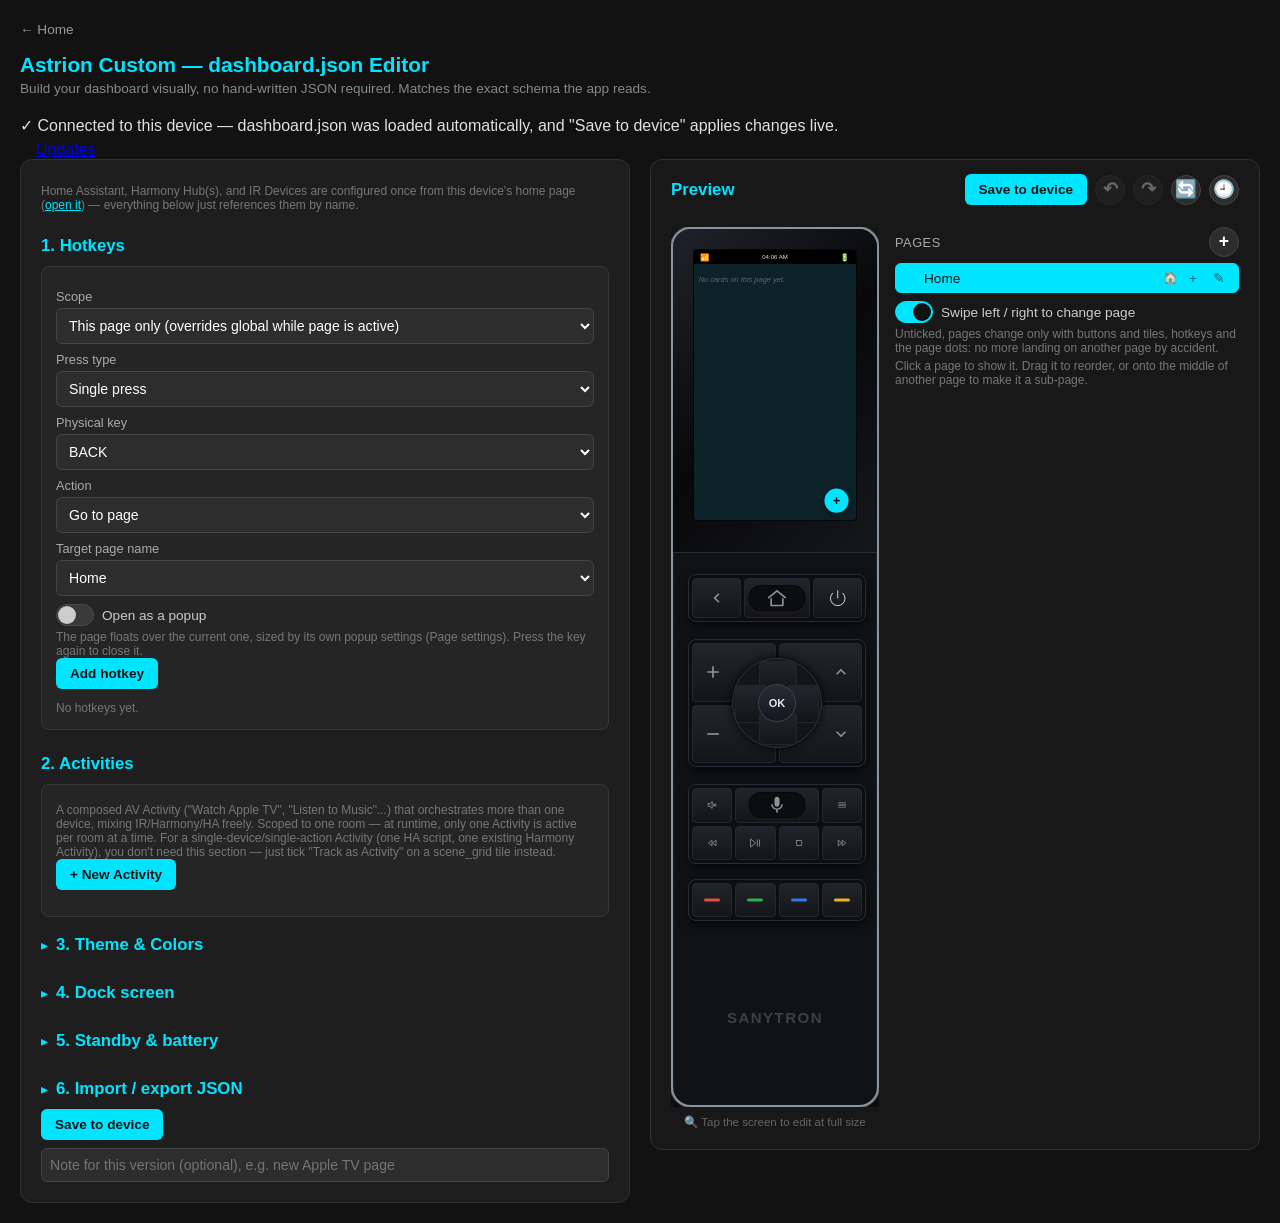
==== commit d5dd1865: "1.5.6-beta: media remote card, info card, Zidoo apps in the builder, fixes" ====
--- a/app/src/main/assets/docs/index.html
+++ b/app/src/main/assets/docs/index.html
@@ -318,6 +318,7 @@
                     <option value="climate" data-i18n="web_modal_type_climate">Climate (climate)</option>
                     <option value="select" data-i18n="web_modal_type_select">Select / dropdown (select)</option>
                     <option value="monitor" data-i18n="web_modal_type_monitor">System monitor (monitor)</option>
+                    <option value="info" data-i18n="web_modal_type_info">Info: images and text (info)</option>
                 </optgroup>
                 <optgroup data-i18n-attr="label:web_modal_optgroup_media" label="Media">
                     <option value="media_player" data-i18n="web_modal_type_media_player">Media player (media_player)</option>
@@ -327,6 +328,7 @@
                     <option value="plex" data-i18n="web_modal_type_plex">Plex (plex)</option>
                     <option value="xbox" data-i18n="web_modal_type_xbox">Xbox / TrueAchievements (xbox)</option>
                     <option value="zidoo" data-i18n="web_modal_type_zidoo">Zidoo / Eversolo (zidoo)</option>
+                    <option value="media_remote" data-i18n="web_modal_type_media_remote">Media remote (media_remote)</option>
                 </optgroup>
                 <optgroup data-i18n-attr="label:web_modal_optgroup_grids" label="Grids">
                     <option value="button_grid" data-i18n="web_modal_type_button_grid">Button grid (button_grid)</option>
@@ -494,6 +496,8 @@
 <script src="js/card-copy.js"></script>
 <script src="js/cards-xbox.js"></script>
 <script src="js/cards-zidoo.js"></script>
+<script src="js/cards-media-remote.js"></script>
+<script src="js/cards-info.js"></script>
 <script src="js/history.js"></script>
 <script src="js/deeplink.js"></script>
 <script src="js/harmony.js"></script>
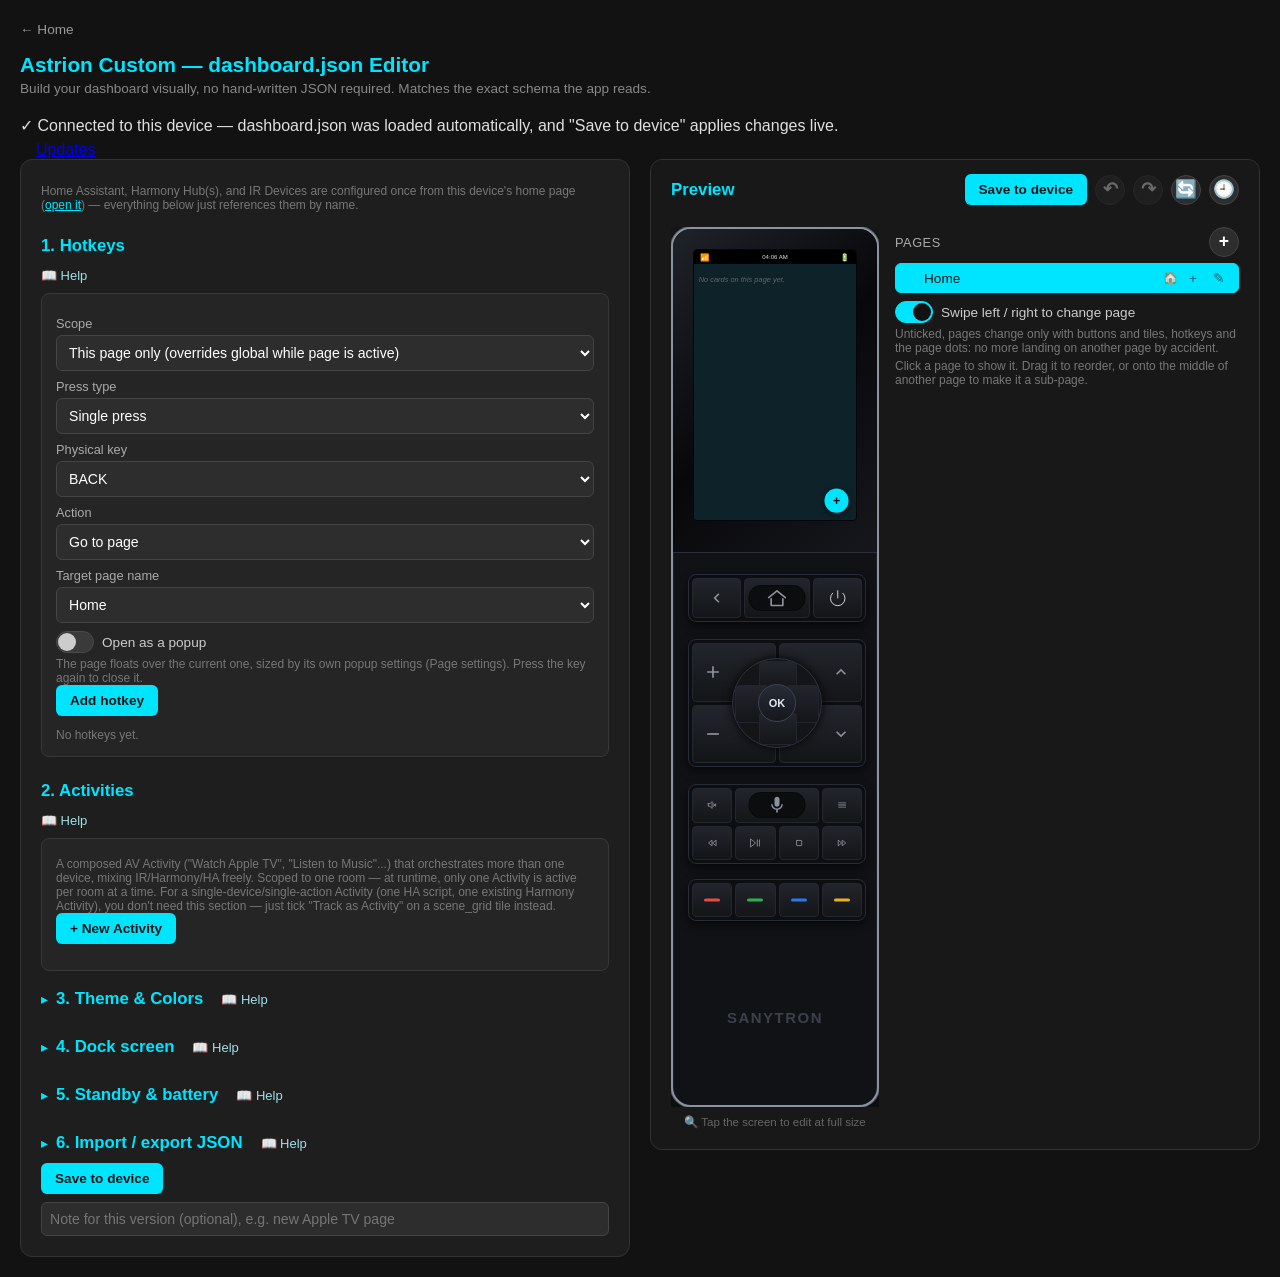
==== commit 6905a1d7: "1.5.7-beta: media remote player view, info card lists, Denon zones, Mi Box wake, popups" ====
--- a/app/src/main/assets/docs/index.html
+++ b/app/src/main/assets/docs/index.html
@@ -129,6 +129,7 @@
             <div class="btn-row">
                 <button data-i18n="web_ui_copy_json" onclick="copyJson()">Copy JSON</button>
                 <button class="secondary" data-i18n="web_ui_download_json" onclick="downloadJson()">Download dashboard.json</button>
+                <button class="secondary" data-i18n="web_ai_button" onclick="openAiHelp()">Ask an AI for help</button>
             </div>
             <h3 class="subsection-title" data-i18n="web_ui_load_heading">Load an existing dashboard.json (optional)</h3>
             <div class="section-box">
@@ -439,6 +440,7 @@
                     <option value="left" data-i18n="web_hwkey_left">Left</option>
                     <option value="right" data-i18n="web_hwkey_right">Right</option>
                 </select>
+                <label class="inline-check" style="margin-top:8px"><input type="checkbox" id="pageDialogPopupHideTitle"> <span data-i18n="web_ui_popup_hide_title">Hide the popup's title (the page's name)</span></label>
                 <div class="hint" style="margin-top:4px" data-i18n="web_ui_shared_by_linked_page_auto_open">Shared by "Linked page", "Auto-open", and "Opened as a popup from a tile elsewhere" above, whichever of the three is set to popup/checked — a page's popup shape is one setting, however it gets opened.</div>
             </div>
             <div class="btn-row" style="margin-top:12px">
@@ -498,6 +500,8 @@
 <script src="js/cards-zidoo.js"></script>
 <script src="js/cards-media-remote.js"></script>
 <script src="js/cards-info.js"></script>
+<script src="js/help-links.js"></script>
+<script src="js/ai-help.js"></script>
 <script src="js/history.js"></script>
 <script src="js/deeplink.js"></script>
 <script src="js/harmony.js"></script>
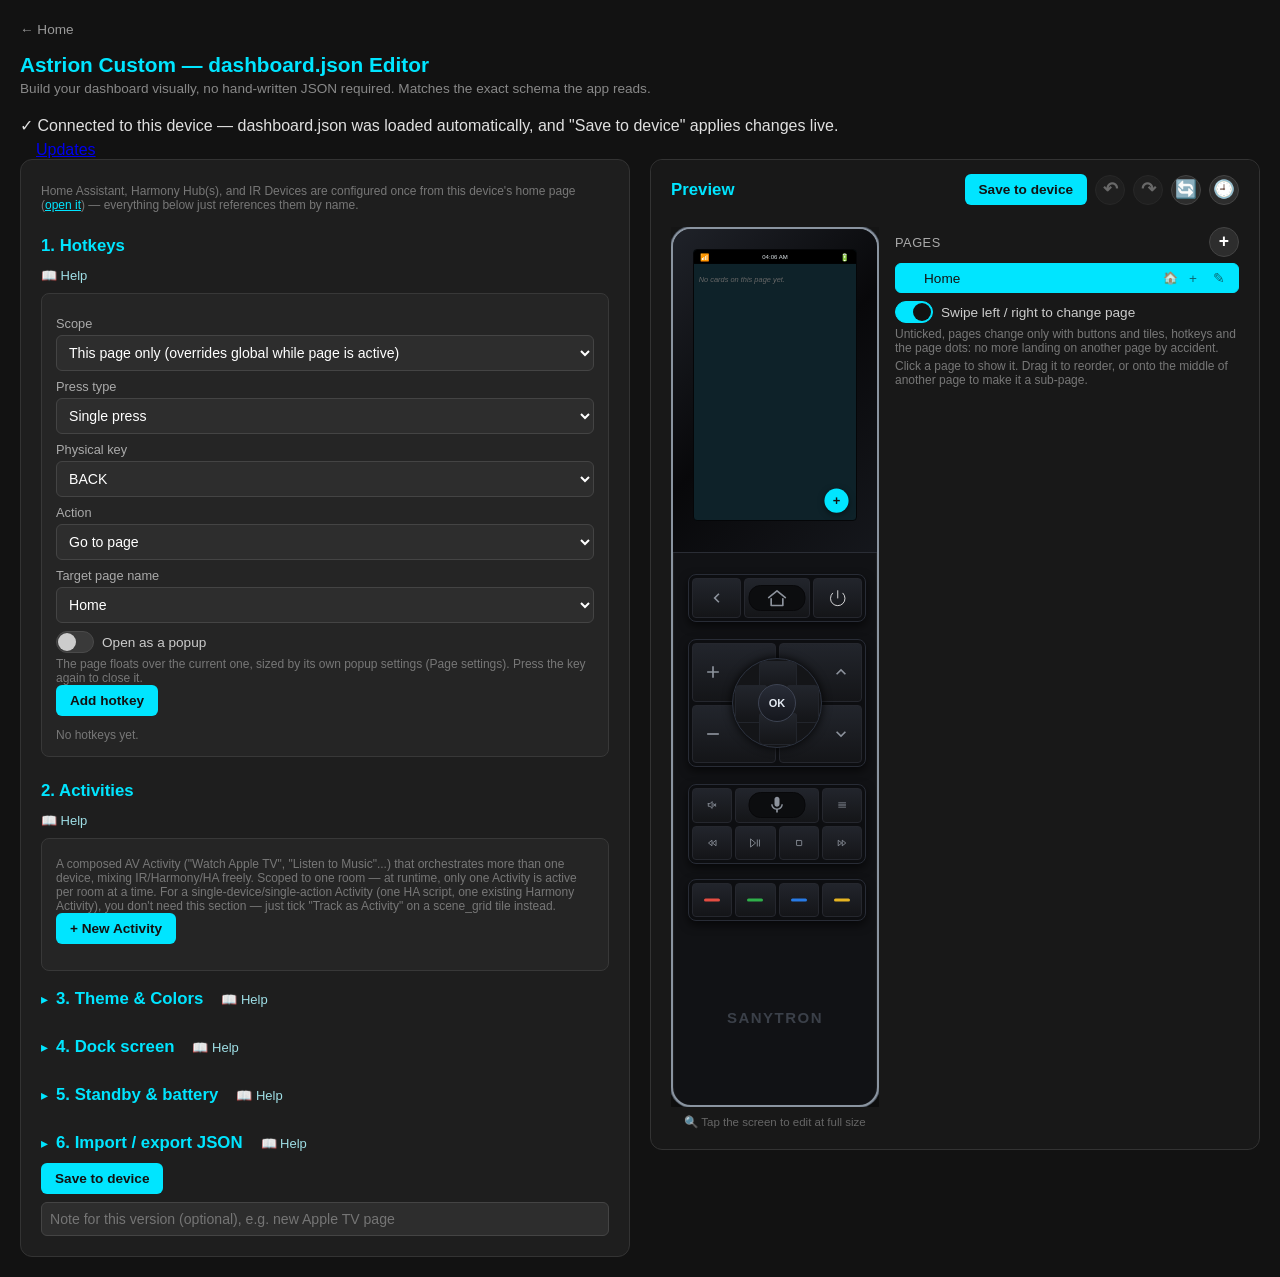
==== commit c6638da5: "1.5.9-beta: TMDB and Plex details for what's playing, Rivulet / MrMC" ====
--- a/app/src/main/assets/docs/index.html
+++ b/app/src/main/assets/docs/index.html
@@ -328,6 +328,7 @@
                     <option value="camera" data-i18n="web_modal_type_camera">Camera (camera)</option>
                     <option value="plex" data-i18n="web_modal_type_plex">Plex (plex)</option>
                     <option value="xbox" data-i18n="web_modal_type_xbox">Xbox / TrueAchievements (xbox)</option>
+                    <option value="playstation" data-i18n="web_modal_type_playstation">PlayStation Network (playstation)</option>
                     <option value="zidoo" data-i18n="web_modal_type_zidoo">Zidoo / Eversolo (zidoo)</option>
                     <option value="media_remote" data-i18n="web_modal_type_media_remote">Media remote (media_remote)</option>
                 </optgroup>
@@ -430,6 +431,7 @@
                     <div style="flex:1">
                         <label data-i18n="web_ui_height_of_screen">Height (% of screen)</label>
                         <input type="number" id="pageDialogPopupHeight" min="10" max="100" value="50">
+                        <label class="inline-check"><input type="checkbox" id="pageDialogPopupHeightAuto" onchange="document.getElementById('pageDialogPopupHeight').disabled = this.checked"> <span data-i18n="web_ui_height_auto">Auto: as tall as its cards</span></label>
                     </div>
                 </div>
                 <label style="margin-top:10px" data-i18n="web_ui_position">Position</label>
@@ -497,6 +499,7 @@
 <script src="js/card-sections.js"></script>
 <script src="js/card-copy.js"></script>
 <script src="js/cards-xbox.js"></script>
+<script src="js/cards-playstation.js"></script>
 <script src="js/cards-zidoo.js"></script>
 <script src="js/cards-media-remote.js"></script>
 <script src="js/cards-info.js"></script>
--- a/app/src/main/assets/docs/styles.css
+++ b/app/src/main/assets/docs/styles.css
@@ -808,6 +808,10 @@
 .tile.tile-extender .tile-icon { background: rgba(179,157,255,0.14); color: #B39DFF; }
 .tile.tile-weather { border-color: #2a3550; } .tile.tile-weather:hover, .tile.tile-weather:focus-visible { border-color: #8AB4FF; }
 .tile.tile-weather .tile-icon { background: rgba(138,180,255,0.14); color: #8AB4FF; }
+.tile.tile-tmdb { border-color: #1d3f4a; } .tile.tile-tmdb:hover, .tile.tile-tmdb:focus-visible { border-color: #01B4E4; }
+.tile.tile-plex { border-color: #4a3d14; } .tile.tile-plex:hover, .tile.tile-plex:focus-visible { border-color: #E5A00D; }
+.tile.tile-plex .tile-icon { background: rgba(229,160,13,0.14); color: #E5A00D; }
+.tile.tile-tmdb .tile-icon { background: rgba(1,180,228,0.14); color: #01B4E4; }
 .weather-place { display: flex; align-items: center; gap: 8px; flex-wrap: wrap; margin-bottom: 6px; }
 .weather-place button { margin-left: auto; }
 .weather-result { display: block; width: 100%; text-align: left; margin-top: 6px; }
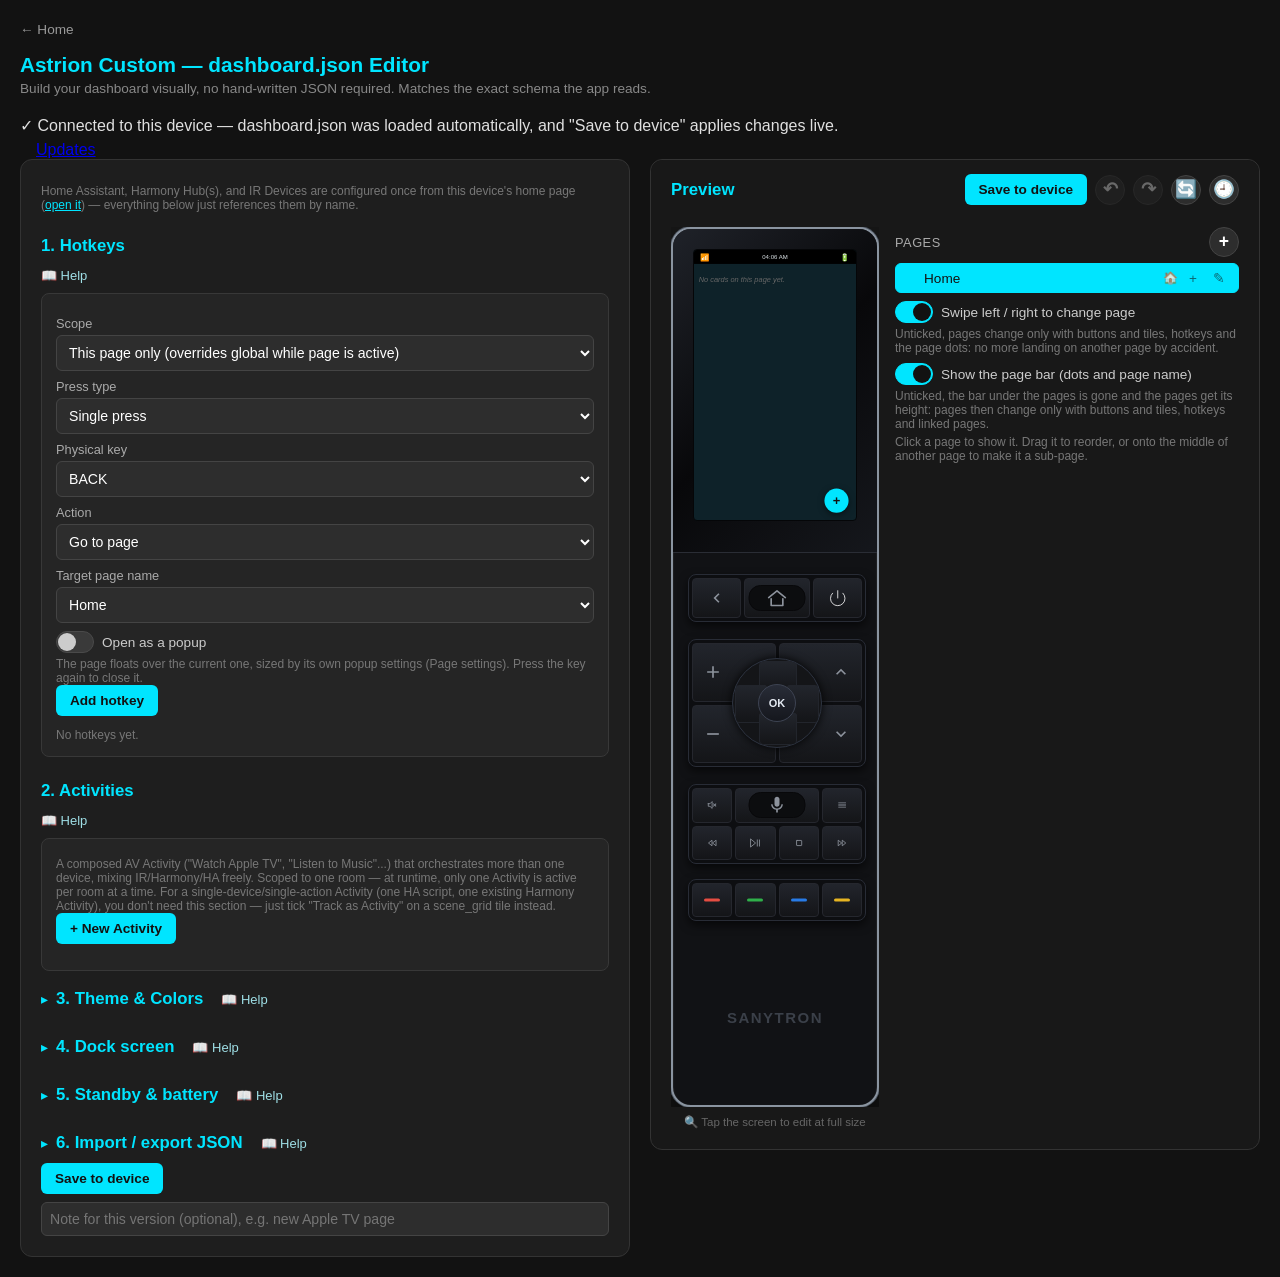
==== commit 0f13aca8: "Add showPageIndicator option to hide the page bar `"showPageIndicator": false` in dashboard.json rem" ====
--- a/app/src/main/assets/docs/index.html
+++ b/app/src/main/assets/docs/index.html
@@ -287,6 +287,8 @@
             <div id="pageTree" class="page-tree"></div>
             <label class="inline-check page-tree-swipe"><input type="checkbox" id="swipePagesToggle" checked onchange="onSwipePagesChange(this.checked)"> <span data-i18n="web_tree_swipe_pages">Swipe left / right to change page</span></label>
             <div class="hint page-tree-hint" data-i18n="web_tree_swipe_pages_hint">Unticked, pages change only with buttons and tiles, hotkeys and the page dots: no more landing on another page by accident.</div>
+            <label class="inline-check page-tree-swipe"><input type="checkbox" id="showPageIndicatorToggle" checked onchange="onShowPageIndicatorChange(this.checked)"> <span data-i18n="web_tree_show_page_indicator">Show the page bar (dots and page name)</span></label>
+            <div class="hint page-tree-hint" data-i18n="web_tree_show_page_indicator_hint">Unticked, the bar under the pages is gone and the pages get its height: pages then change only with buttons and tiles, hotkeys and linked pages.</div>
             <div class="hint page-tree-hint" data-i18n="web_tree_hint">Click a page to show it. Drag it to reorder, or onto another page to make it a sub-page.</div>
         </div>
         </div>
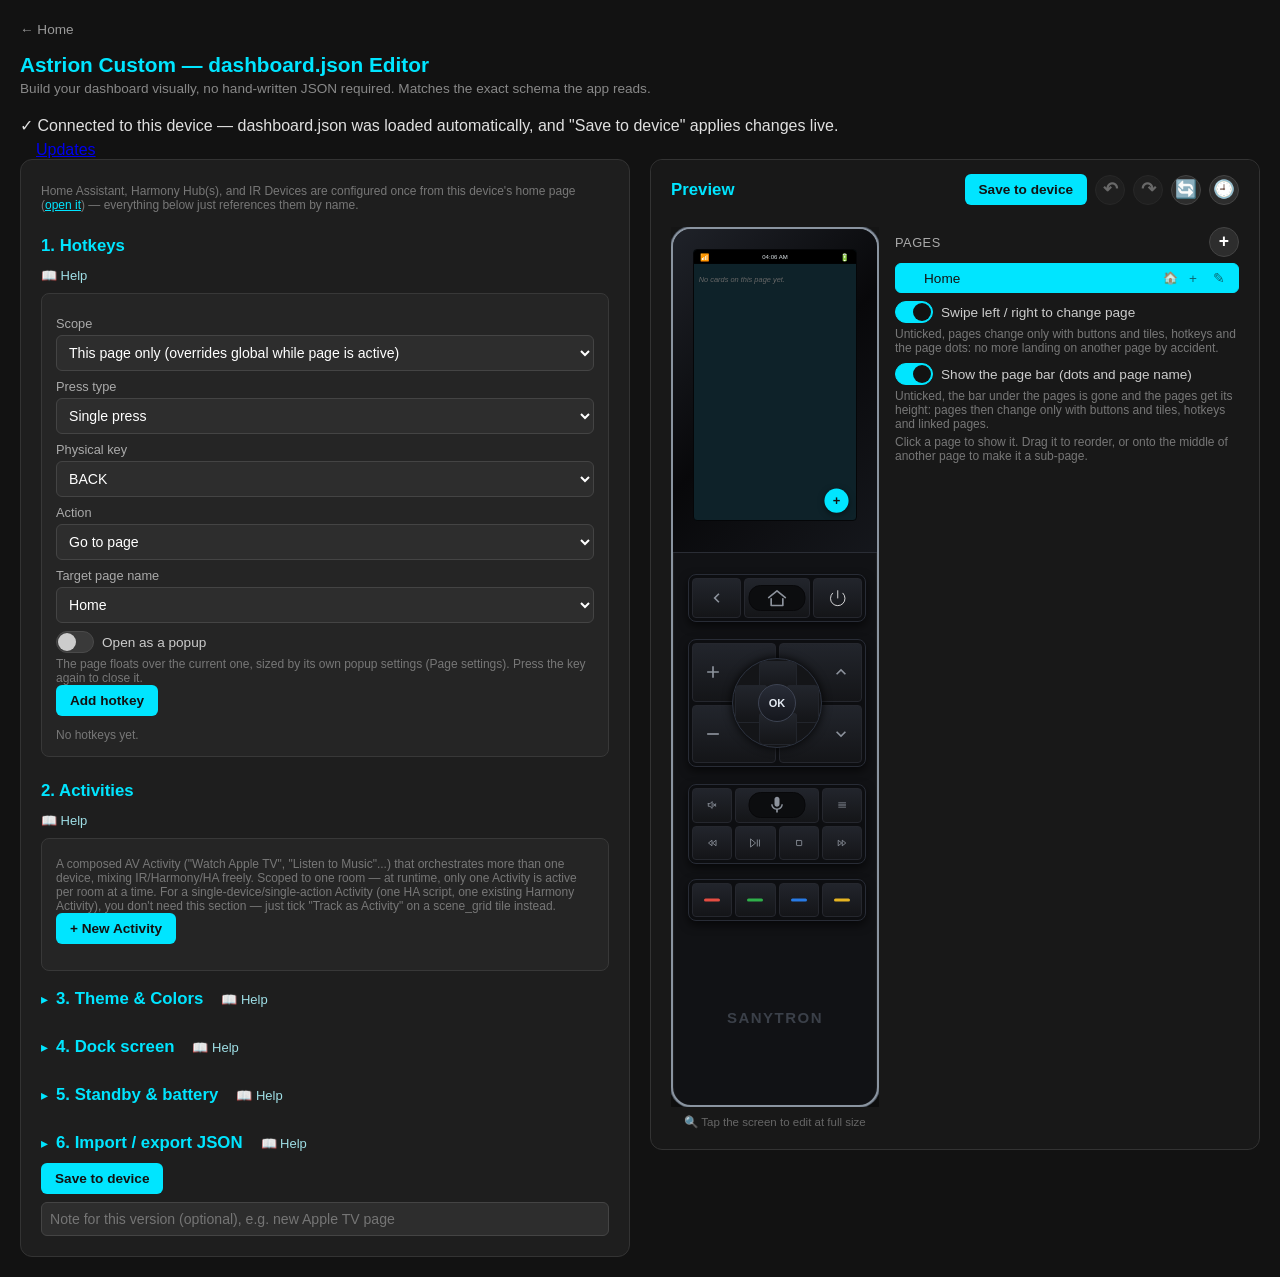
==== commit 706a36d9: "1.6.0: TV guide, Bluetooth wake, media remote options, stable release" ====
--- a/app/src/main/assets/docs/index.html
+++ b/app/src/main/assets/docs/index.html
@@ -329,6 +329,7 @@
                     <option value="speaker_group" data-i18n="web_modal_type_speaker_group">Speaker group (speaker_group)</option>
                     <option value="camera" data-i18n="web_modal_type_camera">Camera (camera)</option>
                     <option value="plex" data-i18n="web_modal_type_plex">Plex (plex)</option>
+                    <option value="tv_guide" data-i18n="web_modal_type_tv_guide">TV guide (tv_guide)</option>
                     <option value="xbox" data-i18n="web_modal_type_xbox">Xbox / TrueAchievements (xbox)</option>
                     <option value="playstation" data-i18n="web_modal_type_playstation">PlayStation Network (playstation)</option>
                     <option value="zidoo" data-i18n="web_modal_type_zidoo">Zidoo / Eversolo (zidoo)</option>
@@ -505,6 +506,7 @@
 <script src="js/cards-zidoo.js"></script>
 <script src="js/cards-media-remote.js"></script>
 <script src="js/cards-info.js"></script>
+<script src="js/cards-tvguide.js"></script>
 <script src="js/help-links.js"></script>
 <script src="js/ai-help.js"></script>
 <script src="js/history.js"></script>
--- a/app/src/main/assets/docs/styles.css
+++ b/app/src/main/assets/docs/styles.css
@@ -812,6 +812,8 @@
 .tile.tile-plex { border-color: #4a3d14; } .tile.tile-plex:hover, .tile.tile-plex:focus-visible { border-color: #E5A00D; }
 .tile.tile-plex .tile-icon { background: rgba(229,160,13,0.14); color: #E5A00D; }
 .tile.tile-tmdb .tile-icon { background: rgba(1,180,228,0.14); color: #01B4E4; }
+.tile.tile-epg { border-color: #3d2f4a; } .tile.tile-epg:hover, .tile.tile-epg:focus-visible { border-color: #B28BFF; }
+.tile.tile-epg .tile-icon { background: rgba(178,139,255,0.14); color: #B28BFF; }
 .weather-place { display: flex; align-items: center; gap: 8px; flex-wrap: wrap; margin-bottom: 6px; }
 .weather-place button { margin-left: auto; }
 .weather-result { display: block; width: 100%; text-align: left; margin-top: 6px; }
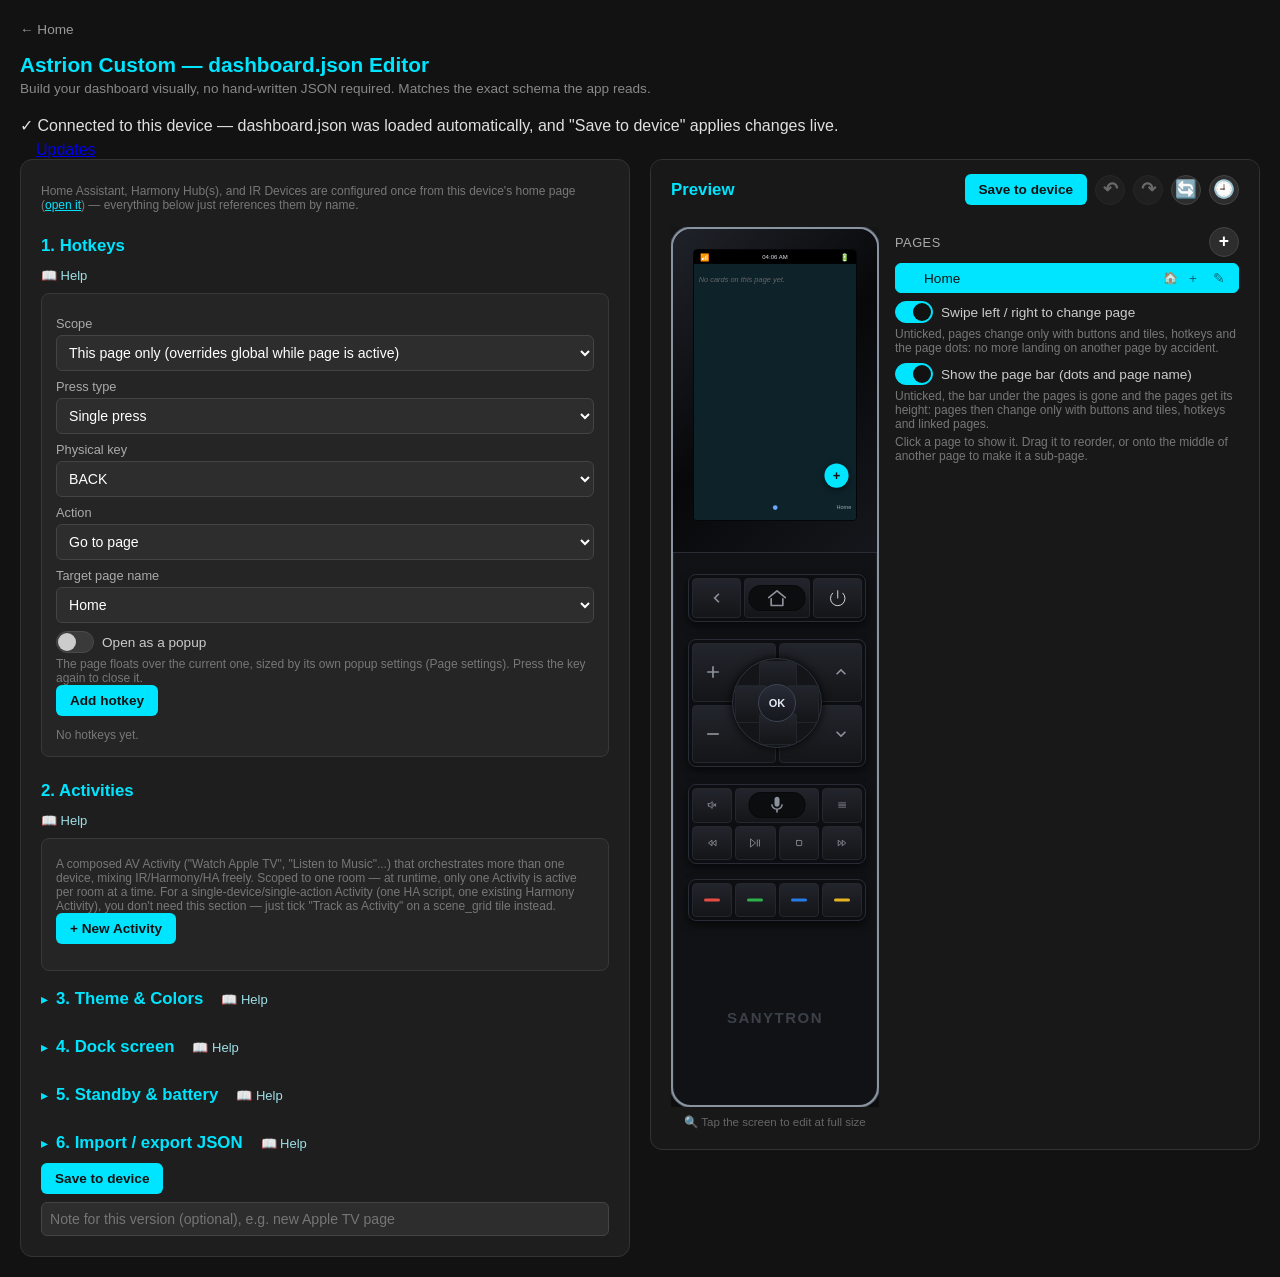
==== commit 98eb558f: "1.6.3-beta: Sonos, Playnite covers, sheets, PC unlock and fullscreen" ====
--- a/app/src/main/assets/docs/index.html
+++ b/app/src/main/assets/docs/index.html
@@ -173,6 +173,7 @@
                                 <span class="sb-battery">🔋</span>
                             </div>
                             <div id="content" class="remote-screen-content"></div>
+                            <div id="previewPageBar" class="preview-page-bar"></div>
                             <button type="button" class="preview-add-fab" data-i18n-attr="title:web_modal_add_card" title="Add card" onclick="event.stopPropagation(); openCardDialog(null)">+</button>
                         </div>
                     </div>
--- a/app/src/main/assets/docs/styles.css
+++ b/app/src/main/assets/docs/styles.css
@@ -406,7 +406,7 @@
      dashboard editor. Sized in the same true-dp px scale as everything else
      here, so it stays proportionally correct at thumbnail or expanded size. */
   .preview-add-fab {
-    position: absolute; right: 16px; bottom: 16px; z-index: 5;
+    position: absolute; right: 16px; bottom: 70px; z-index: 6; /* above the page bar (1.6.3) */
     width: 52px; height: 52px; border-radius: 50%;
     background: #00E5FF; color: #121212; border: none;
     font-size: 28px; font-weight: 600; line-height: 1;
@@ -428,7 +428,24 @@
   .remote-status-bar .sb-time { justify-self: center; }
   .remote-status-bar .sb-battery { justify-self: end; }
   /* Matches PageContent's real padding: 10dp horizontal, 8dp vertical.[cite: 1] */
-  .remote-screen-content { flex: 1; overflow-y: auto; overflow-x: hidden; padding: 8px 10px; box-sizing: border-box; }
+  .remote-screen-content { flex: 1; overflow-y: auto; overflow-x: hidden; padding: 8px 10px; box-sizing: border-box; display: flex; flex-direction: column; }
+  .remote-screen-content > * { flex-shrink: 0; }
+  /* 1.6.3: "pin": "bottom" cards, below the scrolling ones on an inset band, as PageContent draws them. */
+  .remote-screen-content > .preview-pinned { position: sticky; bottom: -8px; margin: auto -10px -8px; padding: 8px 10px; background: var(--inset); z-index: 5; }
+  .remote-screen-content > .preview-pinned ~ .preview-pinned { margin-top: 0; }
+  .card:has(> .preview-row) { background: transparent; }
+  .preview-row-cell > .card { margin: 0; }
+  /* 1.6.3: the page bar under the pages (dots, page name, "‹ back"), 54 dp as PageIndicator. */
+  .preview-page-bar { flex: 0 0 auto; height: 54px; box-sizing: border-box; padding: 5px 10px; display: grid; grid-template-columns: 1fr auto 1fr; align-items: center; background: var(--bg); }
+  .preview-page-bar .pb-back { justify-self: start; color: var(--accent); font-size: 12px; white-space: nowrap; overflow: hidden; text-overflow: ellipsis; max-width: 100%; }
+  .preview-page-bar .pb-back b { font-size: 18px; margin-right: 4px; }
+  .preview-page-bar .pb-dots { display: flex; align-items: center; }
+  .preview-page-bar .pb-dot { width: 8px; height: 8px; border-radius: 50%; margin: 0 5px; background: var(--control); cursor: pointer; }
+  .preview-page-bar .pb-dot.on { width: 10px; height: 10px; background: var(--accent); }
+  .preview-page-bar .pb-more { color: var(--muted); font-size: 12px; margin: 0 2px; }
+  .preview-page-bar .pb-name { justify-self: end; color: var(--muted); font-size: 12px; font-weight: 500; white-space: nowrap; overflow: hidden; text-overflow: ellipsis; max-width: 100%; }
+  .preview-hscroll { scrollbar-width: none; }
+  .preview-hscroll::-webkit-scrollbar { display: none; }
   .remote-tap-hint { text-align: center; font-size: 0.72rem; color: #666; margin-top: 8px; }
 
   /* --- physical buttons: mirror the real remote's layout/labels; no
@@ -643,7 +660,7 @@
   .preview-cover.layout-horizontal { display: flex; align-items: center; gap: 12px; }
   .preview-cover.layout-default { display: flex; flex-direction: column; gap: 12px; }
   .preview-cover.layout-vertical { display: flex; flex-direction: column; align-items: center; gap: 8px; }
-  .pc-icon { width: 42px; height: 42px; border-radius: 12px; background: var(--control); display: flex; align-items: center; justify-content: center; flex: 0 0 auto; }
+  .pc-icon { width: 42px; height: 42px; border-radius: var(--icon-radius, 12px); background: var(--control); display: flex; align-items: center; justify-content: center; flex: 0 0 auto; }
   .pc-icon.pc-icon-lg { width: 48px; height: 48px; }
   .pc-icon svg { width: 24px; height: 24px; fill: var(--icon); }
   .pc-namestate { display: flex; flex-direction: column; min-width: 0; }
@@ -694,13 +711,14 @@
   .pm-full-btn.pm-accent { background: var(--accent2); opacity: 1; }
   .pm-full-btn svg { width: 24px; height: 24px; fill: #fff; }
 
-  .preview-clock-weather { background: var(--card); border-radius: 18px; padding: 12px; display: flex; align-items: center; gap: 12px; }
+  .preview-clock-weather { display: flex; align-items: center; gap: 12px; }
   .preview-clock-weather .cw-emoji { font-size: 34px; }
   .preview-clock-weather .cw-time { color: var(--text); font-size: 26px; font-weight: 300; line-height: 1.1; }
   .preview-clock-weather .cw-date { color: var(--muted); font-size: 12px; }
   .preview-clock-weather .cw-right { text-align: right; color: var(--muted); font-size: 11px; }
   .preview-clock-weather .cw-temp { color: var(--text); font-size: 20px; font-weight: 600; }
-  .preview-clock-weather-wrap { display: flex; flex-direction: column; gap: 8px; }
+  /* 1.6.3: the forecast sits inside the card, as ClockWeatherCard draws it. */
+  .preview-clock-weather-wrap { display: flex; flex-direction: column; gap: 8px; background: var(--card); border-radius: 18px; padding: 12px; }
   .cw-forecast-row { display: flex; align-items: center; gap: 8px; font-size: 12px; color: var(--muted); }
   .cw-forecast-row .cw-fday { width: 34px; }
   .cw-forecast-row .cw-femoji { width: 22px; text-align: center; }
